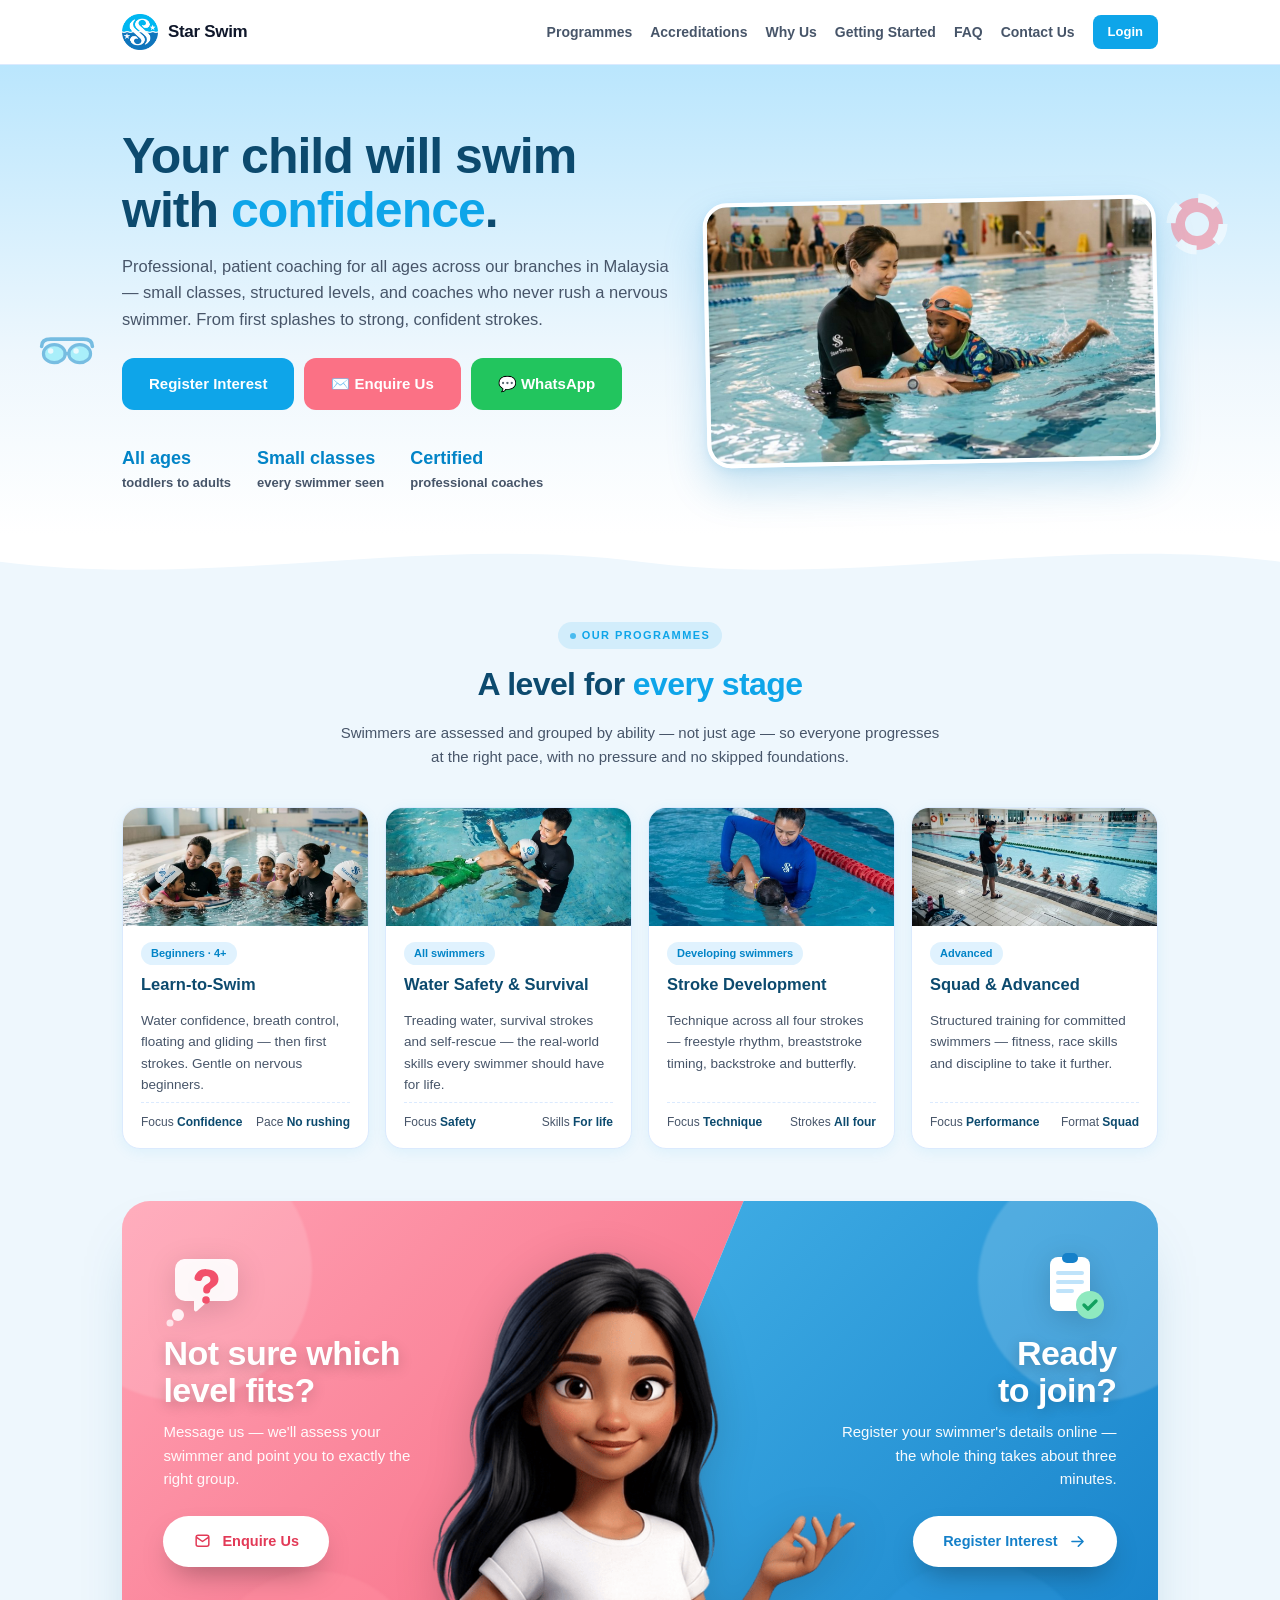
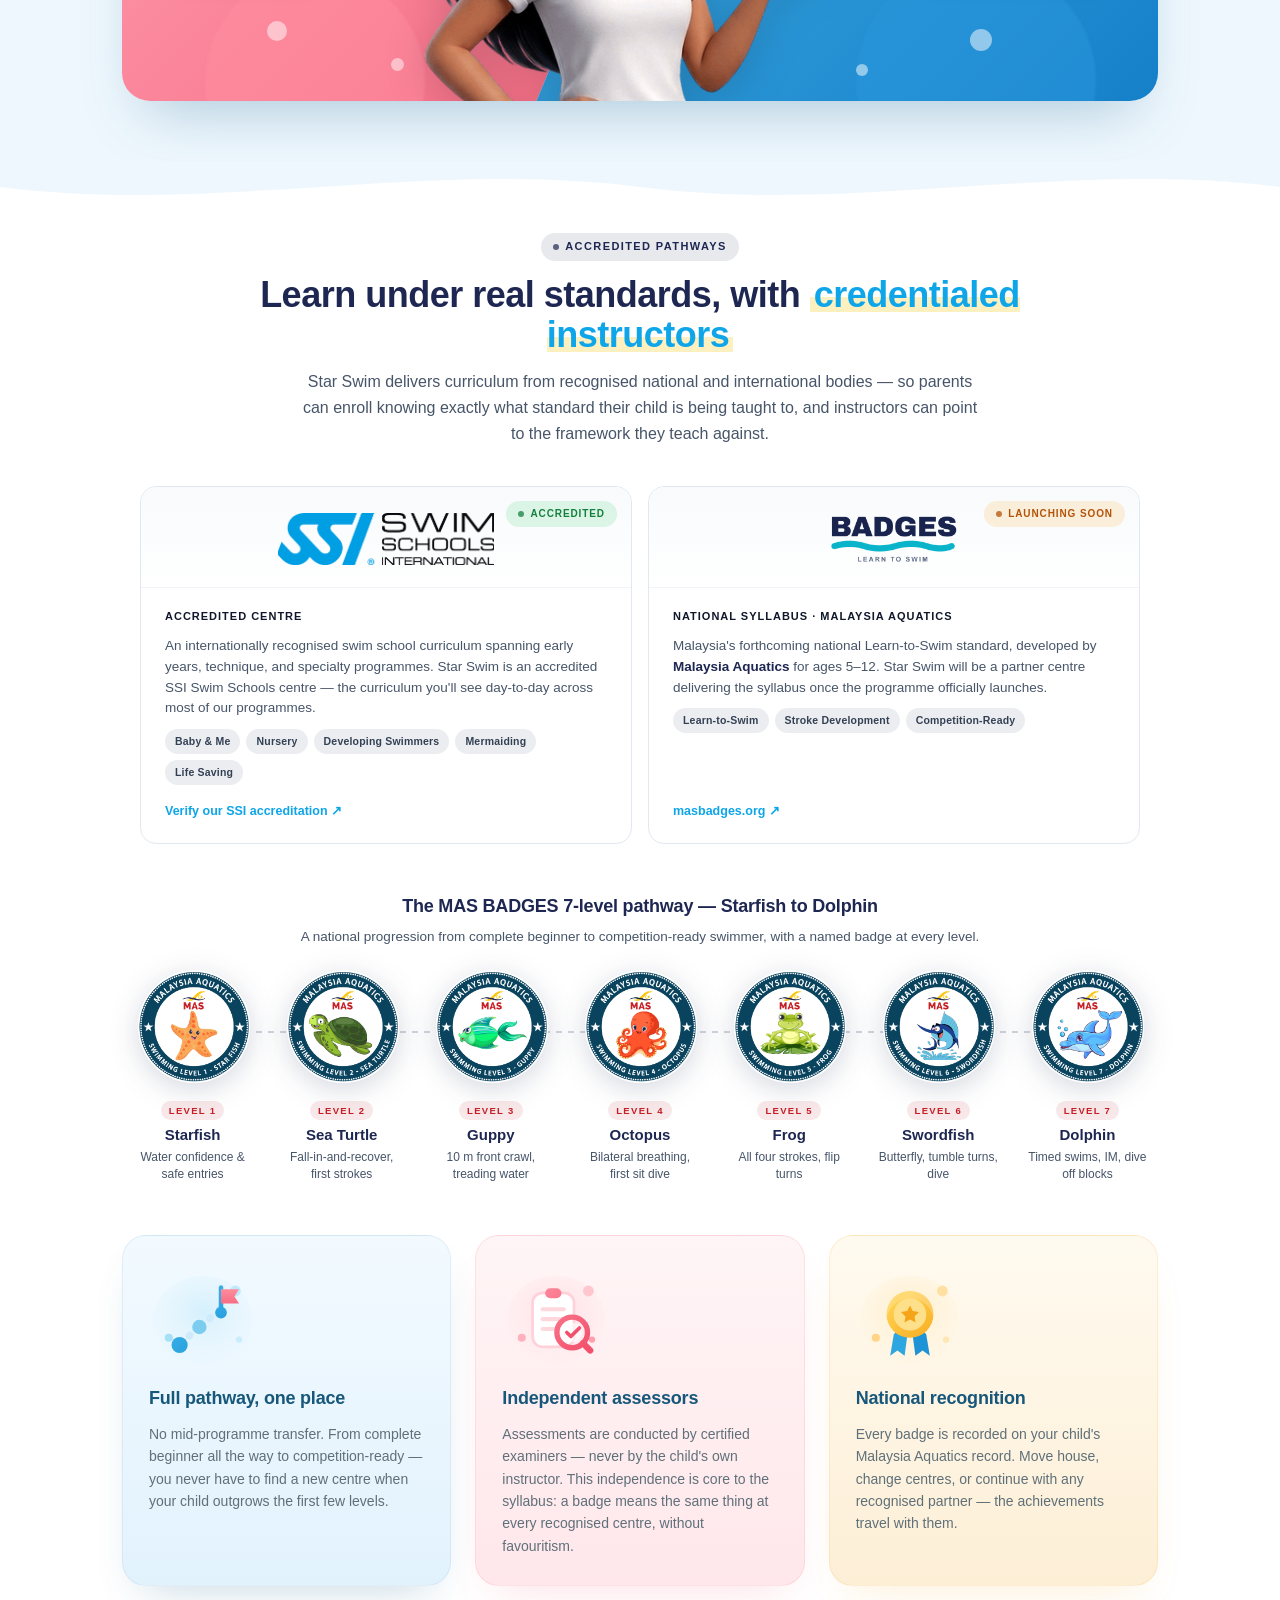
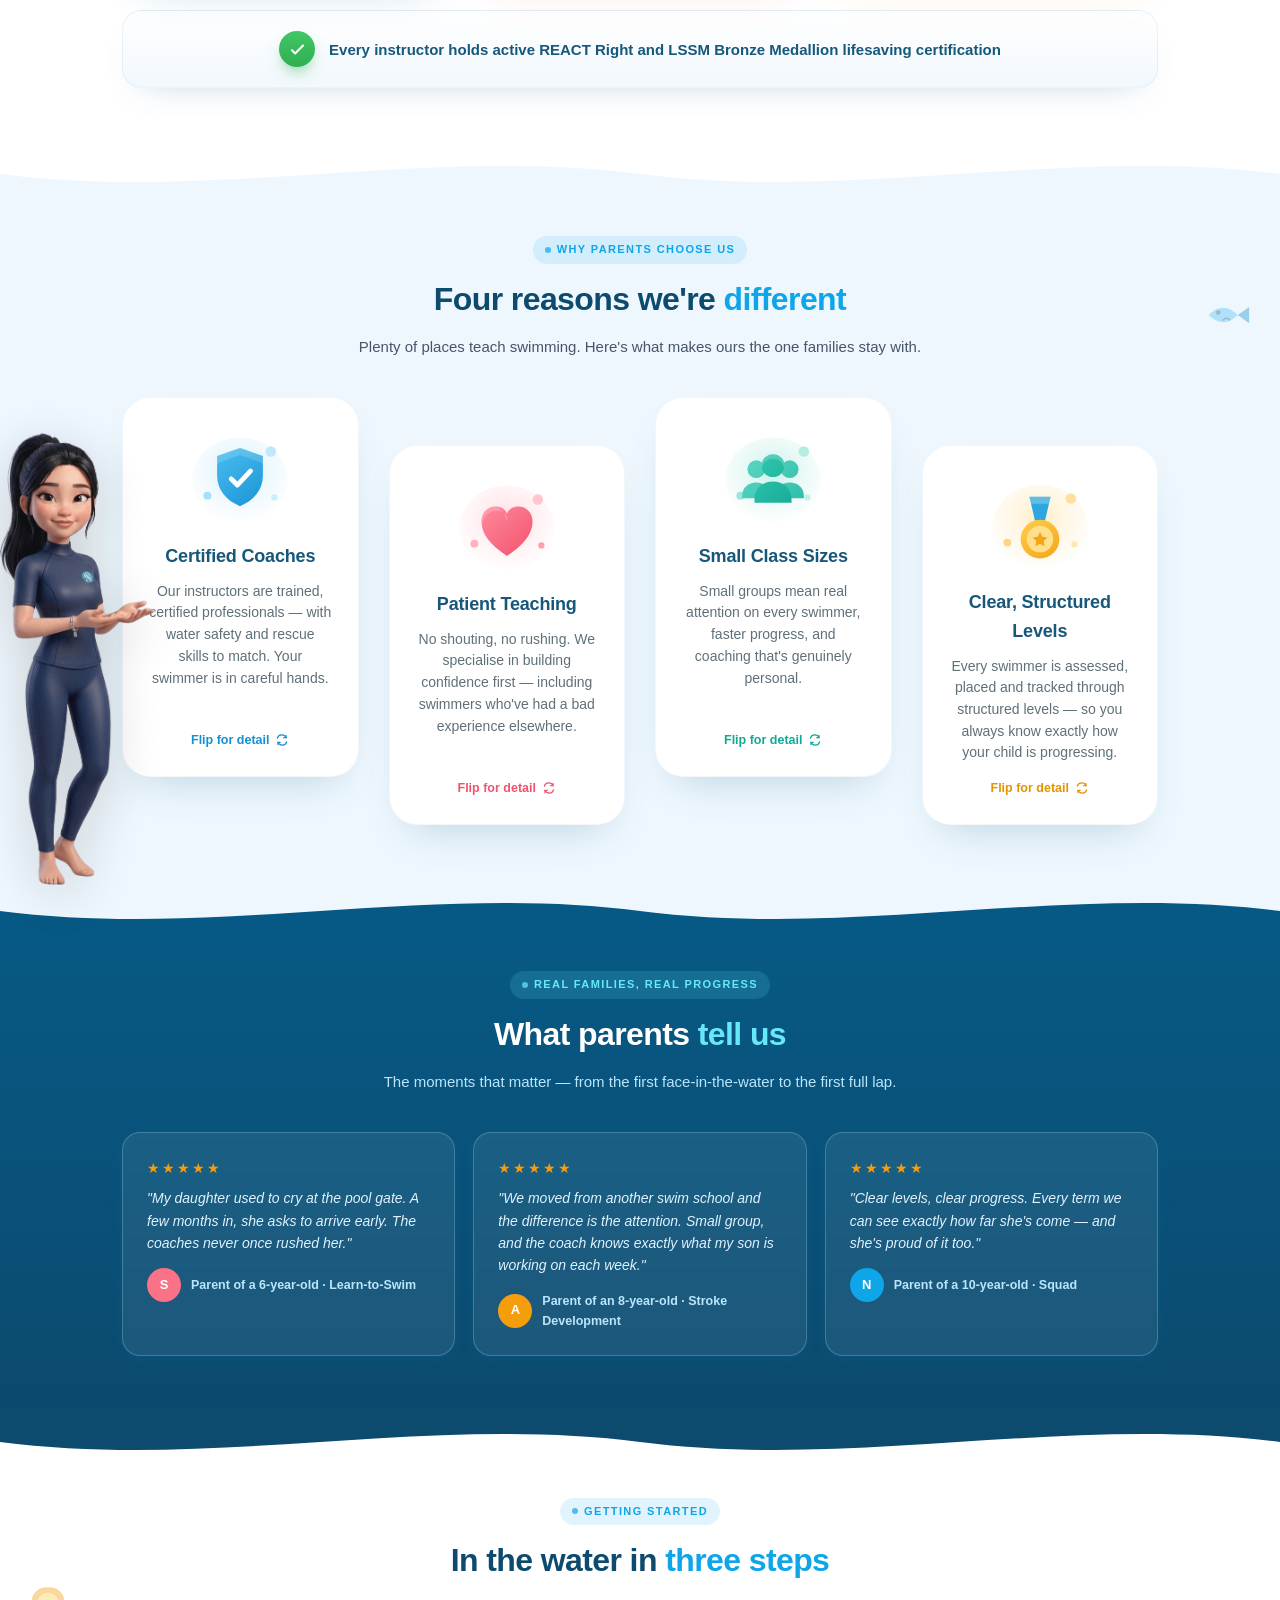
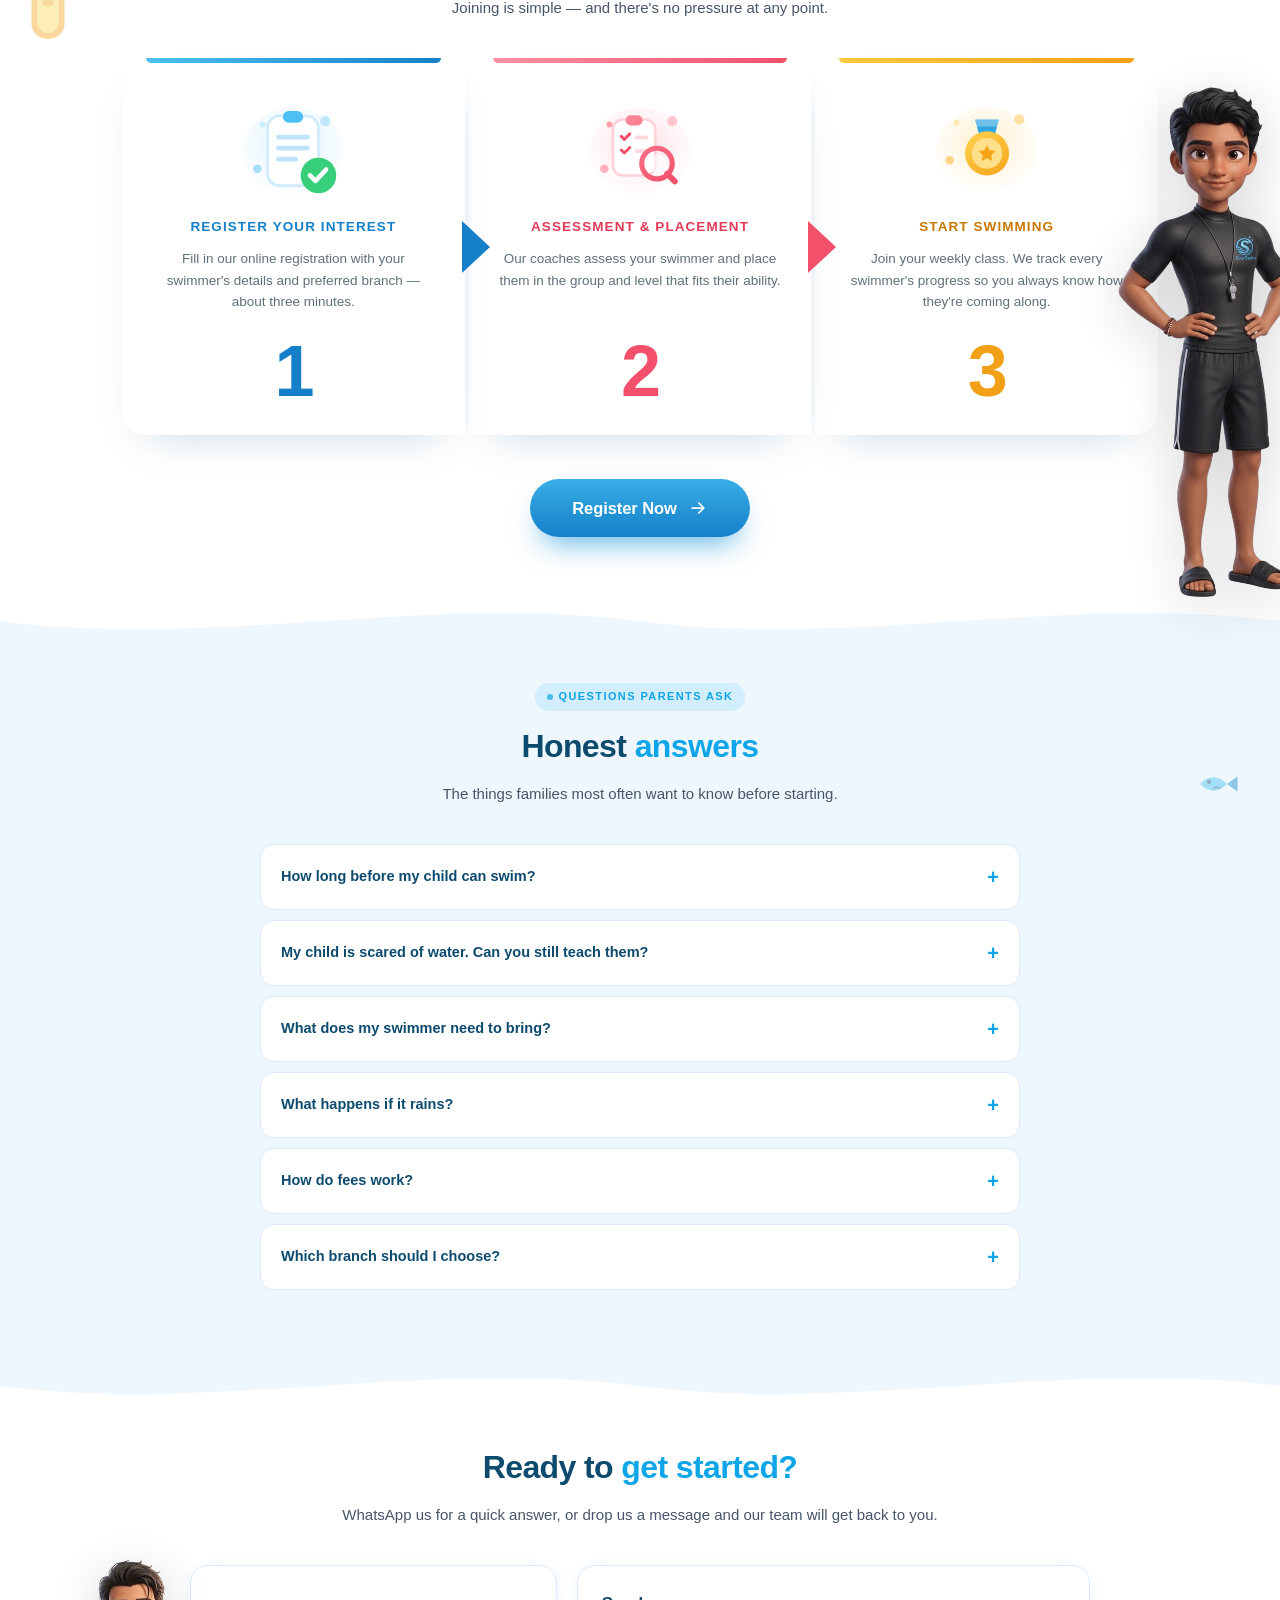
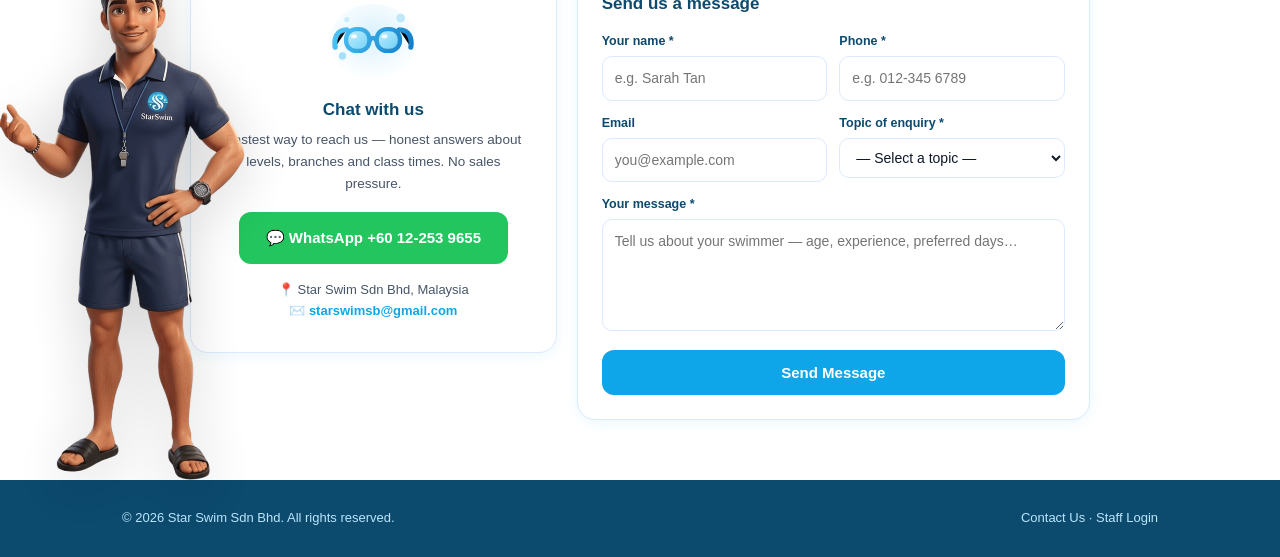
==== index.html @ 64e51b35 "Update index.html" ====
<!DOCTYPE html>
<html lang="en">
<head>
  <meta charset="UTF-8" />
  <meta name="viewport" content="width=device-width, initial-scale=1.0" />
  <title>Star Swim — Swimming Lessons in Malaysia | Kids & Adults</title>
  <meta name="description" content="Star Swim Sdn Bhd — professional swimming lessons for all ages across our branches in Malaysia. Small classes, patient certified coaches, structured levels from first splashes to squad training." />
  <link rel="icon" href="./logo.png" />
  <style>
    :root{
      --bg:#EEF7FD; --surface:#FFFFFF; --primary:#0EA5E9; --primary-dk:#0284C7;
      --navy:#0C4A6E; --deep:#075985; --text:#0F172A; --text-2:#475569; --border:#DBEAFE;
      --gold:#F59E0B; --coral:#FB7185; --aqua:#67E8F9; --foam:#E0F2FE;
    }
    *{box-sizing:border-box;margin:0;padding:0}
    html{scroll-behavior:smooth}
    body{font-family:-apple-system,BlinkMacSystemFont,'Segoe UI',Roboto,Helvetica,Arial,sans-serif;color:var(--text);background:var(--surface);line-height:1.6;overflow-x:hidden}
    a{color:inherit;text-decoration:none}
    .wrap{max-width:1080px;margin:0 auto;padding:0 22px}
    em{font-style:normal;color:var(--primary)}
    img,svg{max-width:100%;display:block}

    /* Header */
    header{position:sticky;top:0;z-index:50;background:rgba(255,255,255,.93);backdrop-filter:blur(8px);border-bottom:1px solid var(--border)}
    .hd{display:flex;align-items:center;justify-content:space-between;height:64px}
    .hd-brand{display:flex;align-items:center;gap:10px;font-weight:800;font-size:17px;letter-spacing:-.3px}
    .hd-brand img{height:36px}
    .hd-nav{display:flex;align-items:center;gap:18px;font-size:14px;font-weight:600;color:var(--text-2)}
    .hd-nav a:hover{color:var(--primary)}
    .btn{display:inline-block;padding:9px 18px;border-radius:10px;font-weight:700;font-size:14px;cursor:pointer;border:1px solid transparent;transition:.15s;text-align:center}
    .btn-solid{background:var(--primary);color:#fff}
    .btn-solid:hover{background:var(--primary-dk)}
    .btn-ghost{border-color:var(--primary);color:var(--primary);background:#fff}
    .btn-ghost:hover{background:var(--primary);color:#fff}
    .btn-wa{background:#22C55E;color:#fff}
    .btn-wa:hover{background:#16A34A}
    .btn-coral{background:var(--coral);color:#fff}
    .btn-coral:hover{background:#F43F5E}
    .btn-lg{padding:13px 26px;font-size:15px;border-radius:12px}
    @media (max-width:820px){ .hd-nav .hd-link{display:none} }

    /* Waves + floaters */
    .wave{line-height:0;position:relative;z-index:1}
    .wave svg{width:100%;height:52px}
    .floaty{position:absolute;opacity:.5;pointer-events:none;animation:bob 5.5s ease-in-out infinite}
    /* ── Section side-flanker character illustrations ─────────────────── */
    /* Anchored to the CONTENT WIDTH (1080px wrap), not the viewport edges.
       Formula: distance from centre to inner-content-edge = 540px (half wrap) - 22px (wrap padding) = 518px.
       For a slight overlap INTO the content (so characters feel layered on top of cards, not floating
       beside them), subtract an overlap amount. 40px reads as "leaning in" without covering content. */
    .side-char{position:absolute;pointer-events:none;z-index:5;width:auto;filter:drop-shadow(0 12px 28px rgba(0,0,0,.18));animation:sideCharBob 6s ease-in-out infinite}
    .side-char.left{right:calc(50% + 478px);left:auto}
    .side-char.right{left:calc(50% + 478px);right:auto}
    /* Morph variant: two poses stacked, cross-fade on hover.
       Layout: one pose has .pose-flow (defines container size via natural flow),
               the other has .pose-overlay (position:absolute) — feet aligned via inline left:.
       Visibility: .pose-rest is visible by default; .pose-excited on hover.
       Which pose is flow vs overlay depends on which is wider per character. */
    .side-char-morph{pointer-events:auto;cursor:default}
    .side-char-morph .pose{height:100%;width:auto;max-width:none;display:block;transition:opacity .4s ease}
    .side-char-morph .pose-overlay{position:absolute;bottom:0}
    .side-char-morph .pose-excited{opacity:0}
    .side-char-morph .pose-rest{opacity:1}
    .side-char-morph:hover .pose-excited{opacity:1}
    .side-char-morph:hover .pose-rest{opacity:0}
    @keyframes sideCharBob{0%,100%{transform:translateY(0)}50%{transform:translateY(-8px)}}
    /* Hide side characters on narrower screens — no room next to content once wrap is near viewport width */
    @media (max-width:1240px){.side-char{display:none}}
    @keyframes bob{0%,100%{transform:translateY(0) rotate(-4deg)}50%{transform:translateY(-14px) rotate(5deg)}}
    .bubble{position:absolute;bottom:-30px;border-radius:50%;background:radial-gradient(circle at 32% 30%,rgba(255,255,255,.95),rgba(103,232,249,.35));border:1px solid rgba(255,255,255,.7);animation:rise linear infinite;pointer-events:none}
    @keyframes rise{0%{transform:translateY(0);opacity:0}12%{opacity:.85}100%{transform:translateY(-540px);opacity:0}}

    /* Hero */
    .hero{position:relative;background:linear-gradient(180deg,#BAE6FD 0%,var(--bg) 62%,#fff 100%);padding:64px 0 0;overflow:hidden}
    .hero-grid{display:grid;grid-template-columns:1.1fr .9fr;gap:30px;align-items:center;position:relative;z-index:2}
    @media (max-width:860px){.hero-grid{grid-template-columns:1fr;text-align:center}.hero-art{max-width:520px;margin:0 auto}}
    .hero-photo{position:relative;border-radius:24px;overflow:hidden;box-shadow:0 20px 40px rgba(2,132,199,.22),0 3px 10px rgba(2,132,199,.10);border:4px solid #fff;transform:rotate(-1.2deg)}
    .hero-photo img{width:100%;height:auto;display:block}
    .hero-photo::after{content:"";position:absolute;left:-8%;right:-8%;bottom:-14px;height:22px;background:radial-gradient(ellipse at center,rgba(2,132,199,.28),transparent 70%);filter:blur(6px);z-index:-1}
    @media (max-width:860px){.hero-photo{transform:none}}
    .hero h1{font-size:clamp(30px,5vw,50px);font-weight:900;letter-spacing:-1px;line-height:1.08;color:var(--navy)}
    .hero p{max-width:560px;margin:16px 0 26px;font-size:16.5px;color:var(--text-2)}
    @media (max-width:860px){.hero p{margin:16px auto 26px}}
    .hero-ctas{display:flex;gap:10px;flex-wrap:wrap}
    @media (max-width:860px){.hero-ctas{justify-content:center}}
    .hero-strip{display:flex;gap:26px;flex-wrap:wrap;margin:34px 0 40px;font-size:13px;color:var(--text-2);font-weight:600}
    @media (max-width:860px){.hero-strip{justify-content:center}}
    .hero-strip b{color:var(--primary-dk);font-size:18px;display:block;font-weight:900}

    /* Sections */
    section{padding:60px 0;position:relative}
    .kicker{display:flex;align-items:center;gap:6px;width:fit-content;margin:0 auto 10px;font-size:11px;font-weight:800;letter-spacing:1.4px;text-transform:uppercase;padding:5px 12px;border-radius:999px;background:rgba(14,165,233,.12);color:var(--primary)}
    .kicker::before{content:"";display:inline-block;width:6px;height:6px;border-radius:50%;background:currentColor;opacity:.7}
    /* Kicker on deep-water sections (testimonials) — aqua on dark */
    .deepsec .kicker{background:rgba(103,232,249,.15);color:var(--aqua)}
    /* Left-anchored variant when a section title is left-aligned instead of centered */
    .kicker.kicker-left{margin:0 0 10px}
    .sec-title{font-size:clamp(22px,3.4vw,32px);font-weight:900;letter-spacing:-.6px;color:var(--navy);text-align:center}
    .sec-sub{max-width:600px;margin:10px auto 38px;color:var(--text-2);text-align:center;font-size:15px}
    .alt{background:var(--bg)}
    .deepsec{background:linear-gradient(180deg,var(--deep),var(--navy));color:#E0F2FE}
    .deepsec .sec-title{color:#fff}
    .deepsec .sec-sub{color:#BAE6FD}

    .grid4{display:grid;grid-template-columns:repeat(4,1fr);gap:16px}
    .grid3{display:grid;grid-template-columns:repeat(3,1fr);gap:18px}
    @media (max-width:920px){.grid4{grid-template-columns:repeat(2,1fr)}}
    @media (max-width:820px){.grid3{grid-template-columns:1fr}}
    @media (max-width:560px){.grid4{grid-template-columns:1fr}}
    .card{background:var(--surface);border:1px solid var(--border);border-radius:18px;padding:24px;box-shadow:0 3px 14px rgba(14,165,233,.08)}
    .card h3{font-size:16.5px;font-weight:800;color:var(--navy);margin-bottom:6px}
    .card p{font-size:13.5px;color:var(--text-2)}
    .why-ico{width:58px;height:58px;border-radius:16px;background:var(--foam);display:flex;align-items:center;justify-content:center;margin-bottom:14px}
    /* ── Why parents choose us — flip cards with staggered layout ── */
    .why-cards{display:grid;grid-template-columns:repeat(4,minmax(0,1fr));gap:30px;align-items:start;margin-top:8px}
    .why-cards .why-card:nth-child(2n){margin-top:48px}
    .why-card{perspective:1400px;height:380px;background:transparent;border:none;padding:0;box-shadow:none;border-radius:0;display:block}
    .why-card:hover{transform:none;box-shadow:none}
    .why-flip{position:relative;width:100%;height:100%;transition:transform .7s cubic-bezier(.4,.15,.25,1);transform-style:preserve-3d}
    @media (hover:hover){.why-card:hover .why-flip{transform:rotateY(180deg)}}
    .why-card.is-flipped .why-flip{transform:rotateY(180deg)}
    .why-face{position:absolute;inset:0;backface-visibility:hidden;-webkit-backface-visibility:hidden;border-radius:28px;padding:30px 26px 26px;display:flex;flex-direction:column}
    .why-face.front{background:#fff;box-shadow:0 20px 44px -22px rgba(31,102,148,.30);border:1px solid rgba(31,102,148,.05)}
    .why-face.back{transform:rotateY(180deg);color:#fff;box-shadow:0 24px 48px -22px rgba(20,121,189,.6);justify-content:center;text-align:left}
    .why-face.back h3,.why-face.back p,.why-face.back .stat,.why-face.back .stat-label,.why-face.back .stat-body{color:#fff}
    .why-face.back .stat{font-size:52px;font-weight:900;line-height:1;letter-spacing:-.02em}
    .why-face.back .stat-label{font-size:14px;font-weight:700;opacity:.92;margin:8px 0 16px}
    .why-face.back .stat-body{margin:0;font-size:13.5px;line-height:1.6;opacity:.94}
    .why-card.blue  .why-face.back{background:linear-gradient(160deg,#38aee6,#1479bd)}
    .why-card.coral .why-face.back{background:linear-gradient(160deg,#ff8296,#e23a57);box-shadow:0 24px 48px -22px rgba(226,58,87,.55)}
    .why-card.teal  .why-face.back{background:linear-gradient(160deg,#37cbb3,#0e8f7e);box-shadow:0 24px 48px -22px rgba(14,143,126,.55)}
    .why-card.amber .why-face.back{background:linear-gradient(160deg,#ffc33d,#e08a00);box-shadow:0 24px 48px -22px rgba(224,138,0,.5)}
    .why-card.blue  .flip-hint{color:#1590d2}
    .why-card.coral .flip-hint{color:#f2536e}
    .why-card.teal  .flip-hint{color:#12a894}
    .why-card.amber .flip-hint{color:#e39400}
    .why-face .why-svg{width:104px;height:100px;margin:0 auto 14px}
    .why-face .why-svg svg{width:100%;height:100%;display:block}
    .why-face h3{margin:0 0 10px;font-size:18px;font-weight:800;color:#16577a;letter-spacing:-.01em;text-align:center}
    .why-face p{margin:0;font-size:14px;line-height:1.55;color:#5f7079;text-align:center}
    .why-face.back .stat,.why-face.back .stat-label,.why-face.back .stat-body{text-align:left}
    .flip-hint{margin-top:auto;padding-top:14px;font-size:12.5px;font-weight:700;display:inline-flex;align-items:center;gap:6px;align-self:center}
    .flip-hint svg{width:14px;height:14px}
    @media (hover:none){
      .why-cards{gap:16px}
      .why-cards .why-card:nth-child(2n){margin-top:0}
      .why-card{height:auto}
      .why-flip{position:static;transform:none!important;height:auto}
      .why-face{position:static;height:auto}
      .why-face.back,.flip-hint{display:none}
    }
    @media (max-width:960px){
      .why-cards{grid-template-columns:repeat(2,1fr);gap:24px}
      .why-cards .why-card:nth-child(2n){margin-top:0}
    }
    @media (max-width:520px) and (hover:hover){
      .why-cards{grid-template-columns:1fr;gap:16px}
      .why-card{height:360px}
    }
    @media (max-width:520px) and (hover:none){
      .why-cards{grid-template-columns:1fr;gap:16px}
    }
    .why-ico svg{width:34px;height:34px}

    /* Programme cards */
    .prog{padding:0;overflow:hidden;display:flex;flex-direction:column;transition:transform .18s ease, box-shadow .18s ease}
    .prog:hover{transform:translateY(-4px);box-shadow:0 10px 26px rgba(14,165,233,.16)}
    .prog .ph{height:118px;position:relative;overflow:hidden}
    .prog .ph-photo img{width:100%;height:100%;object-fit:cover;display:block}
    .prog .ph svg{width:100%;height:100%}
    .prog .bd{padding:16px 18px;display:flex;flex-direction:column;gap:6px;flex:1}
    .prog .age{display:inline-block;align-self:flex-start;background:var(--foam);color:var(--primary-dk);font-size:11px;font-weight:800;border-radius:999px;padding:3px 10px}
    .prog .meta{display:flex;justify-content:space-between;font-size:12px;color:var(--text-2);border-top:1px dashed var(--border);padding-top:10px;margin-top:auto}
    .prog .meta b{color:var(--navy)}

    /* ── Join zone — end-of-Programmes dual CTA, diagonal split ────────── */
    .join-split{position:relative;overflow:hidden;display:grid;grid-template-columns:1fr 1fr;margin:52px auto 0;border-radius:28px;max-width:1120px;min-height:500px;box-shadow:0 30px 60px -25px rgba(31,102,148,.35)}
    .join-half{position:absolute;inset:0;pointer-events:none}
    .join-half.coral{background:linear-gradient(135deg,#ffa1b3,#f2506b);clip-path:polygon(0 0,60% 0,40% 100%,0 100%)}
    .join-half.blue{background:linear-gradient(135deg,#57c6f4,#1580c9);clip-path:polygon(60% 0,100% 0,100% 100%,40% 100%)}
    /* Decorative blobs + bubbles */
    .join-blob{position:absolute;border-radius:50%;pointer-events:none;filter:blur(1px)}
    .join-blob.b1{left:-70px;top:-60px;width:260px;height:260px;background:rgba(255,255,255,.14);animation:joinBlob 12s ease-in-out infinite}
    .join-blob.b2{left:8%;bottom:-90px;width:220px;height:220px;background:rgba(255,141,160,.5);animation:joinBlob 14s ease-in-out infinite reverse}
    .join-blob.b3{right:-60px;top:-40px;width:240px;height:240px;background:rgba(255,255,255,.16);animation:joinBlob 13s ease-in-out infinite}
    .join-blob.b4{right:6%;bottom:-100px;width:240px;height:240px;background:rgba(43,150,220,.5);animation:joinBlob 15s ease-in-out infinite reverse}
    .join-bubble{position:absolute;border-radius:50%;background:rgba(255,255,255,.5);pointer-events:none;animation:joinBubble 6s ease-in infinite}
    .join-bubble.u1{left:14%;bottom:12%;width:20px;height:20px}
    .join-bubble.u2{left:26%;bottom:6%;width:13px;height:13px;animation-duration:7.5s;animation-delay:1s}
    .join-bubble.u3{right:16%;bottom:10%;width:22px;height:22px;animation-duration:6.8s;animation-delay:.6s}
    .join-bubble.u4{right:28%;bottom:5%;width:12px;height:12px;animation-duration:8s;animation-delay:1.8s}
    @keyframes joinBlob{0%,100%{transform:translate(0,0) scale(1)}50%{transform:translate(20px,-14px) scale(1.06)}}
    @keyframes joinBubble{0%{transform:translateY(0);opacity:.6}100%{transform:translateY(-360px);opacity:0}}
    /* Small floating corner icons (decorative, replace the large SVG illustrations) */
    .join-icon{position:absolute;z-index:3;width:82px;height:82px;pointer-events:none;filter:drop-shadow(0 6px 14px rgba(0,0,0,.14));animation:joinIconFloat 4s ease-in-out infinite}
    .join-icon svg{width:100%;height:100%;display:block}
    .join-icon.left{top:44px;left:44px}
    .join-icon.right{top:44px;right:44px;animation-delay:.6s}
    @keyframes joinIconFloat{0%,100%{transform:translateY(0)}50%{transform:translateY(-8px)}}
    /* Character image — centered, standing over the diagonal seam */
    .join-character{position:absolute;left:50%;top:10%;transform:translateX(-50%);height:200%;width:auto;z-index:4;pointer-events:none;filter:drop-shadow(0 8px 22px rgba(0,0,0,.16))}
    /* Content zones — pushed to the sides so the character has centre stage */
    .join-zone{position:relative;z-index:2;display:flex;flex-direction:column;justify-content:center;padding:60px 8%}
    .join-zone.left{align-items:flex-start;text-align:left;padding-right:30%}
    .join-zone.right{align-items:flex-end;text-align:right;padding-left:30%}
    .join-zone h3{margin:0 0 12px;font-size:clamp(26px,3.4vw,34px);font-weight:900;color:#fff;line-height:1.08;letter-spacing:-.015em;text-shadow:0 4px 14px rgba(0,0,0,.22)}
    .join-zone p{margin:0 0 26px;font-size:15px;line-height:1.55;color:#fff;opacity:.96;max-width:280px}
    .join-cta{border:none;cursor:pointer;font-family:inherit;font-size:14.5px;font-weight:800;padding:14px 30px;border-radius:999px;background:#fff;box-shadow:0 14px 30px -10px rgba(0,0,0,.35);display:inline-flex;align-items:center;gap:10px;text-decoration:none;transition:transform .18s ease,box-shadow .18s ease}
    .join-cta:hover{transform:translateY(-2px);box-shadow:0 20px 40px -10px rgba(0,0,0,.4)}
    .join-cta.coral{color:#e23a57}
    .join-cta.coral svg *{stroke:#e23a57}
    .join-cta.blue{color:#1580c9}
    .join-cta.blue svg *{stroke:#1580c9}
    /* Mobile: stack vertically, hide character (design collapses gracefully) */
    @media (max-width:820px){
      .join-split{grid-template-columns:1fr;min-height:auto;border-radius:22px}
      .join-half{position:relative;clip-path:none;inset:auto;min-height:340px}
      .join-half.coral{grid-row:1}
      .join-half.blue{grid-row:2}
      .join-zone{position:absolute;inset:0;padding:44px 24px 44px 24px}
      .join-zone.left{align-items:center;text-align:center;padding-right:24px}
      .join-zone.right{align-items:center;text-align:right;padding-left:24px;align-items:center;text-align:center}
      .join-zone p{max-width:100%}
      .join-character{display:none}
      .join-icon{width:56px;height:56px}
      .join-icon.left{top:20px;left:20px}
      .join-icon.right{top:20px;right:20px}
    }
    /* ── MAS BADGES pathway — dedicated section between Programmes & Testimonials ── */
    .mas-section{background:#fff;padding:20px 0 60px}
    .mas-hero{text-align:center;max-width:820px;margin:0 auto 40px}
    .mas-kicker{display:flex;align-items:center;gap:6px;width:fit-content;margin:0 auto 14px;font-size:11px;text-transform:uppercase;letter-spacing:1.4px;font-weight:800;padding:5px 12px;border-radius:999px;background:rgba(30,39,82,.10);color:#1E2752}
    .mas-kicker::before{content:"";display:inline-block;width:6px;height:6px;border-radius:50%;background:currentColor;opacity:.7}
    .mas-title{font-size:clamp(26px,3.8vw,36px);font-weight:900;color:#1E2752;letter-spacing:-.5px;line-height:1.12;margin-bottom:14px}
    .mas-title em{font-style:normal;background:linear-gradient(180deg,transparent 55%,#F9C61044 55%,#F9C61044 92%,transparent 92%);padding:0 4px}
    .mas-sub{font-size:16px;color:var(--text-2);line-height:1.6;max-width:680px;margin:0 auto}
    .mas-sub strong{color:#1E2752}

    /* Two-column accreditation brands (SSI + MAS BADGES) */
    .accr-grid{display:grid;grid-template-columns:1fr 1fr;gap:16px;max-width:1000px;margin:0 auto 48px}
    .accr{background:#fff;border:1.5px solid #E2E8F0;border-radius:16px;padding:0;position:relative;transition:.18s ease;display:flex;flex-direction:column;overflow:hidden}
    .accr:hover{border-color:#CBD5E1;box-shadow:0 6px 20px rgba(15,23,42,.06)}
    .accr-badge{display:inline-flex;align-items:center;gap:6px;position:absolute;top:14px;right:14px;font-size:10px;font-weight:800;letter-spacing:.9px;padding:5px 12px;border-radius:999px;text-transform:uppercase;z-index:2}
    .accr-badge::before{content:"";display:inline-block;width:6px;height:6px;border-radius:50%;background:currentColor;opacity:.75}
    .accr-badge.now{background:rgba(34,197,94,.14);color:#15803D}
    .accr-badge.soon{background:rgba(245,158,11,.14);color:#B45309}
    /* Horizontal logo band across the top — transparent, respectful spacing */
    .accr-logo-band{display:flex;align-items:center;justify-content:center;padding:26px 24px 22px;background:linear-gradient(180deg,#F8FAFC 0%,#fff 100%);border-bottom:1px solid #F1F5F9;min-height:96px}
    .accr-logo-band img{max-width:100%;max-height:52px;width:auto;height:auto;object-fit:contain}
    /* Body content */
    .accr-body{padding:20px 24px 22px;display:flex;flex-direction:column;gap:10px;flex:1}
    .accr-role{font-size:11px;font-weight:800;color:var(--text-3);text-transform:uppercase;letter-spacing:1px}
    .accr-desc{font-size:13.5px;color:var(--text-2);line-height:1.55;margin:0}
    .accr-desc strong{color:#1E2752}
    .accr-tags{display:flex;flex-wrap:wrap;gap:6px}
    .accr-tag{font-size:10.5px;font-weight:700;padding:4px 10px;border-radius:999px;background:rgba(71,85,105,.10);color:#334155;letter-spacing:.2px}
    .accr-verify{font-size:12.5px;font-weight:700;color:#0EA5E9;text-decoration:none;margin-top:auto;padding-top:6px;display:inline-flex;align-items:center;gap:4px}
    .accr-verify:hover{text-decoration:underline}

    /* 7-badge showcase */
    .mas-badges-heading{text-align:center;margin:20px auto 22px;max-width:720px}
    .mas-badges-heading h3{font-size:18px;font-weight:800;color:#1E2752;margin:0 0 6px;letter-spacing:-.2px}
    .mas-badges-heading p{font-size:13.5px;color:var(--text-2);margin:0;line-height:1.5}
    .mas-badges{display:grid;grid-template-columns:repeat(7,1fr);gap:18px 8px;max-width:1080px;margin:0 auto;position:relative}
    .mas-badges::before{content:"";position:absolute;top:62px;left:6%;right:6%;height:2px;background:repeating-linear-gradient(90deg,#1E275233 0 6px,transparent 6px 12px);z-index:0}
    .mas-step{position:relative;z-index:1;display:flex;flex-direction:column;align-items:center;text-align:center;gap:6px;transition:transform .2s ease}
    .mas-step:hover{transform:translateY(-4px)}
    .mas-badge-img{width:120px;height:120px;object-fit:contain;filter:drop-shadow(0 6px 14px rgba(30,39,82,.18));transition:filter .2s ease}
    .mas-step:hover .mas-badge-img{filter:drop-shadow(0 10px 20px rgba(30,39,82,.28))}
    .mas-num{display:inline-block;font-size:9.5px;font-weight:800;color:#C62026;letter-spacing:1.3px;padding:2px 8px;border-radius:999px;background:rgba(198,32,38,.10);margin-top:6px}
    .mas-name{font-size:15px;font-weight:900;color:#1E2752;line-height:1.15}
    .mas-hint{font-size:12px;color:var(--text-2);line-height:1.4;padding:0 4px;max-width:130px}
    /* value cards — soft-tinted gradient per theme colour, richer SVG icons */
    .mas-values{display:grid;grid-template-columns:repeat(3,1fr);gap:24px;max-width:1120px;margin:52px auto 0}
    .mas-value{border-radius:24px;padding:32px 26px 28px;text-align:left;transition:transform .18s ease,box-shadow .18s ease;border:1px solid rgba(31,102,148,.08)}
    .mas-value:hover{transform:translateY(-4px);box-shadow:0 30px 54px -22px rgba(31,102,148,.34)}
    .mas-value.v-blue {background:linear-gradient(180deg,#f2faff,#e2f2fd);box-shadow:0 20px 44px -22px rgba(31,102,148,.30)}
    .mas-value.v-coral{background:linear-gradient(180deg,#fff5f6,#ffe7eb);box-shadow:0 20px 44px -22px rgba(242,83,110,.22);border-color:rgba(242,83,110,.12)}
    .mas-value.v-amber{background:linear-gradient(180deg,#fffaf0,#fdefd6);box-shadow:0 20px 44px -22px rgba(245,164,23,.22);border-color:rgba(245,164,23,.14)}
    .mas-value .vi{width:108px;height:100px;margin-bottom:16px;padding:0;background:transparent;border-radius:0;display:block}
    .mas-value .vi svg{width:100%;height:100%;display:block}
    .mas-value h4{font-size:18px;color:#16577a;font-weight:800;margin:0 0 10px;letter-spacing:-.2px}
    .mas-value p{font-size:14px;color:#5f7079;line-height:1.6;margin:0}
    /* trust banner — soft gradient card with a green check bubble */
    .mas-trust{display:flex;align-items:center;justify-content:center;gap:14px;flex-wrap:nowrap;max-width:1120px;margin:24px auto 0;padding:20px 28px;background:linear-gradient(180deg,#fff,#f2f8fd);border:1px solid rgba(31,102,148,.08);border-radius:20px;box-shadow:0 14px 34px -22px rgba(31,102,148,.35);font-size:14px;color:var(--text-2);font-weight:600}
    .mas-trust .check{flex:none;width:36px;height:36px;border-radius:50%;background:linear-gradient(180deg,#42c765,#2fae52);display:flex;align-items:center;justify-content:center;box-shadow:0 8px 16px -6px rgba(47,174,82,.7)}
    .mas-trust .check svg{width:19px;height:19px}
    .mas-trust .rec{color:#16577a;font-weight:800;font-size:15px;text-align:center;line-height:1.4;padding:0}
    .mas-trust .rec::before{content:none}
    /* responsive */
    @media (max-width:1080px){.mas-badge-img{width:100px;height:100px}.mas-badges::before{top:52px}}
    @media (max-width:900px){
      .mas-badges{grid-template-columns:repeat(4,1fr);gap:26px 8px}
      .mas-badges::before{display:none}
      .mas-values{grid-template-columns:1fr}
      .accr-grid{grid-template-columns:1fr}
    }
    @media (max-width:520px){
      .mas-badges{grid-template-columns:repeat(2,1fr);gap:24px 8px}
      .mas-badge-img{width:96px;height:96px}
      .mas-trust{flex-direction:column;gap:10px;text-align:center}
    }
      .mas-badge{width:60px;height:60px}
      .mas-badge svg{width:32px;height:32px}
    }
    @media (max-width:680px){.choice{grid-template-columns:1fr}}
    .choice .card{text-align:center;padding:30px 24px}
    .choice .ico{font-size:30px;margin-bottom:8px}

    /* Steps */
    /* ── Getting Started — chevron-connected 3-step timeline ──────────── */
    .steps{display:flex;align-items:stretch;max-width:1120px;margin:0 auto;position:relative}
    .step{position:relative;flex:1;background:#fff;padding:34px 30px 28px;box-shadow:0 20px 44px -26px rgba(31,102,148,.32);display:flex;flex-direction:column;align-items:center;text-align:center;border:none}
    .step::before{display:none}
    .step:nth-child(1){border-radius:22px 0 0 22px;z-index:3}
    .step:nth-child(2){margin-left:4px;z-index:2}
    .step:nth-child(3){border-radius:0 22px 22px 0;margin-left:4px;z-index:1}
    /* Top thin coloured accent bar */
    .step-bar{position:absolute;top:0;left:24px;right:24px;height:5px;border-radius:0 0 5px 5px}
    .step-blue  .step-bar{background:linear-gradient(90deg,#4cc0f2,#1580c9)}
    .step-coral .step-bar{background:linear-gradient(90deg,#ff90a1,#f2506b)}
    .step-amber .step-bar{background:linear-gradient(90deg,#ffc93d,#f2a017)}
    /* Illustration icon */
    .step-ic{width:112px;height:104px;margin:6px 0 14px;flex-shrink:0}
    .step-ic svg{width:100%;height:100%;display:block}
    /* Heading — uppercase small caps in theme colour */
    .step h3{margin:0 0 10px;font-size:13.5px;font-weight:800;letter-spacing:.08em;text-transform:uppercase;color:#1580c9}
    .step-blue  h3{color:#1580c9}
    .step-coral h3{color:#e23a57}
    .step-amber h3{color:#c77800}
    /* Body copy */
    .step p{margin:0 0 22px;font-size:13.5px;line-height:1.6;color:#5f7079}
    /* Big number at bottom */
    .step-num{margin-top:auto;font-size:72px;font-weight:900;line-height:1;letter-spacing:-.03em}
    .step-blue  .step-num{color:#1580c9}
    .step-coral .step-num{color:#f2506b}
    .step-amber .step-num{color:#f2a017}
    /* Chevron arrow protruding to next step (steps 1 and 2 only) */
    .step-arrow{position:absolute;right:-25px;top:50%;transform:translateY(-50%);width:0;height:0;border-top:26px solid transparent;border-bottom:26px solid transparent;z-index:4;pointer-events:none}
    .step-blue  .step-arrow{border-left:28px solid #1580c9}
    .step-coral .step-arrow{border-left:28px solid #f2506b}
    /* CTA button below the timeline */
    .step-cta-wrap{text-align:center;margin-top:44px}
    .step-cta{border:none;cursor:pointer;font-family:inherit;font-size:16.5px;font-weight:800;color:#fff;padding:16px 42px;border-radius:999px;background:linear-gradient(180deg,#38aee6,#1580c9);box-shadow:0 16px 30px -12px rgba(24,147,212,.75);display:inline-flex;align-items:center;gap:11px;text-decoration:none;transition:transform .18s ease,box-shadow .18s ease;letter-spacing:-.005em}
    .step-cta:hover{transform:translateY(-2px);box-shadow:0 22px 40px -12px rgba(24,147,212,.9)}
    /* Mobile: stack vertically, no chevron arrows, individual rounded cards */
    @media (max-width:820px){
      .steps{flex-direction:column;gap:16px}
      .step{border-radius:22px !important;margin-left:0 !important}
      .step-arrow{display:none}
    }

    /* Testimonials (on deep water) */
    .deepsec .card{background:rgba(255,255,255,.07);border-color:rgba(186,230,253,.25);backdrop-filter:blur(2px)}
    .deepsec .card p{color:#E0F2FE}
    .quote .stars{color:var(--gold);letter-spacing:2px;font-size:14px;margin-bottom:8px}
    .quote p{font-size:14px;font-style:italic}
    .quote .who{margin-top:14px;font-size:12.5px;font-weight:700;color:#BAE6FD;display:flex;align-items:center;gap:10px}
    .avatar{width:34px;height:34px;border-radius:50%;display:flex;align-items:center;justify-content:center;font-weight:900;font-size:13px;color:#fff;flex-shrink:0}

    /* FAQ */
    .faq{max-width:760px;margin:0 auto}
    .faq details{background:#fff;border:1px solid var(--border);border-radius:14px;padding:16px 20px;margin-bottom:10px}
    .faq summary{font-weight:700;font-size:14.5px;color:var(--navy);cursor:pointer;list-style:none;display:flex;justify-content:space-between;align-items:center;gap:12px}
    .faq summary::-webkit-details-marker{display:none}
    .faq summary::after{content:'+';font-size:20px;color:var(--primary);font-weight:800;flex-shrink:0}
    .faq details[open] summary::after{content:'–'}
    .faq details p{margin-top:10px;font-size:13.5px;color:var(--text-2)}

    /* Contact */
    .contact-grid{display:grid;grid-template-columns:1fr 1.4fr;gap:20px;max-width:900px;margin:0 auto;align-items:start}
    @media (max-width:780px){.contact-grid{grid-template-columns:1fr}}
    .contact-side{text-align:center;padding:30px 26px}
    .contact-note{margin-top:16px;font-size:13px;color:var(--text-2)}
    /* ── Promotions (scheduled marketing banners) ── */
    .promo-bar{padding:11px 22px;font-size:13.5px;font-weight:600;display:flex;align-items:center;gap:14px;color:#fff}
    .promo-bar-text{flex:1;text-align:center;line-height:1.4}
    .promo-bar-cta{background:rgba(255,255,255,.22);color:#fff;text-decoration:none;padding:5px 14px;border-radius:999px;font-size:12.5px;font-weight:800;white-space:nowrap;transition:.15s}
    .promo-bar-cta:hover{background:rgba(255,255,255,.35)}
    .promo-bar-close{background:transparent;border:none;color:rgba(255,255,255,.8);font-size:18px;cursor:pointer;padding:0 6px;line-height:1}
    .promo-bar-close:hover{color:#fff}
    @media (max-width:640px){.promo-bar{padding:10px 14px;flex-wrap:wrap;gap:8px;font-size:12.5px}.promo-bar-text{text-align:left;flex-basis:100%;order:1}.promo-bar-cta{order:2;margin-right:auto}}
    .promo-hero{padding:36px 0}
    .promo-card{background:#fff;border-radius:20px;padding:34px 36px;box-shadow:0 10px 36px rgba(14,165,233,.14);position:relative;overflow:hidden;max-width:800px;margin:0 auto}
    .promo-card::before{content:"";position:absolute;top:0;left:0;right:0;height:6px}
    .promo-badge{display:inline-flex;align-items:center;gap:6px;font-size:11px;font-weight:800;padding:5px 12px;border-radius:999px;letter-spacing:1.4px;text-transform:uppercase;margin-bottom:14px}
    .promo-badge::before{content:"";display:inline-block;width:6px;height:6px;border-radius:50%;background:currentColor;opacity:.7}
    .promo-title{font-size:clamp(22px,3.6vw,32px);font-weight:900;color:var(--navy);letter-spacing:-.4px;line-height:1.15;margin-bottom:8px}
    .promo-subtitle{font-size:16px;font-weight:600;color:var(--text-2);margin-bottom:16px}
    .promo-body{font-size:14.5px;color:var(--text-2);white-space:pre-wrap;line-height:1.65;margin-bottom:22px}
    .promo-cta{display:inline-flex;align-items:center;gap:8px;background:#22C55E;color:#fff;text-decoration:none;padding:13px 26px;border-radius:12px;font-weight:700;font-size:15px;transition:.15s}
    .promo-cta:hover{background:#16A34A;transform:translateY(-1px)}
    /* Solid-fill color helpers used by the top-of-page BAR (kept solid + white text) */
    .promo-color-primary{background:var(--primary);color:#fff}
    .promo-color-coral{background:#FB7185;color:#fff}
    .promo-color-green{background:#22C55E;color:#fff}
    .promo-color-navy{background:var(--navy);color:#fff}
    /* Soft-tinted variants when applied to the .promo-badge (LIMITED TIME on hero card) */
    .promo-badge.promo-color-primary{background:rgba(14,165,233,.14);color:var(--primary)}
    .promo-badge.promo-color-coral{background:rgba(251,113,133,.16);color:#B4243D}
    .promo-badge.promo-color-green{background:rgba(34,197,94,.14);color:#15803D}
    .promo-badge.promo-color-navy{background:rgba(30,39,82,.12);color:#1E2752}
    .f-row{display:grid;grid-template-columns:1fr 1fr;gap:12px}
    @media (max-width:560px){.f-row{grid-template-columns:1fr}}
    .f-field{margin-bottom:12px}
    .f-field label{display:block;font-size:12.5px;font-weight:700;color:var(--navy);margin-bottom:5px}
    .f-field input,.f-field select,.f-field textarea{width:100%;padding:10px 12px;border:1px solid var(--border);border-radius:10px;font:inherit;font-size:14px;color:var(--text);background:#fff}
    .f-field input:focus,.f-field select:focus,.f-field textarea:focus{outline:2px solid var(--primary);outline-offset:-1px;border-color:var(--primary)}
    .f-field textarea{resize:vertical}

    footer{background:var(--navy);color:#BAE6FD;padding:28px 0;font-size:13px}
    .ft{display:flex;justify-content:space-between;align-items:center;gap:12px;flex-wrap:wrap}
    .ft a:hover{color:#fff}
  </style>
</head>
<body>
<!-- Promo top bar (populated at runtime; hidden if no live promo) -->
<div id="promoBar" style="display:none"></div>

<!-- Shared SVG defs: swim equipment + waves -->
<svg width="0" height="0" style="position:absolute" aria-hidden="true">
  <defs>
    <symbol id="i-goggles" viewBox="0 0 64 40">
      <path d="M4 16 Q4 8 14 8 H50 Q60 8 60 16" fill="none" stroke="#0284C7" stroke-width="4" stroke-linecap="round"/>
      <ellipse cx="18" cy="24" rx="12" ry="10" fill="#67E8F9" stroke="#0284C7" stroke-width="3.5"/>
      <ellipse cx="46" cy="24" rx="12" ry="10" fill="#67E8F9" stroke="#0284C7" stroke-width="3.5"/>
      <path d="M30 24 h4" stroke="#0284C7" stroke-width="3.5" stroke-linecap="round"/>
      <circle cx="14" cy="21" r="3" fill="#fff" opacity=".85"/>
      <circle cx="42" cy="21" r="3" fill="#fff" opacity=".85"/>
    </symbol>
    <symbol id="i-ring" viewBox="0 0 64 64">
      <circle cx="32" cy="32" r="26" fill="#FB7185"/>
      <circle cx="32" cy="32" r="26" fill="none" stroke="#fff" stroke-width="9" stroke-dasharray="20 21"/>
      <circle cx="32" cy="32" r="12" fill="#EEF7FD"/>
    </symbol>
    <symbol id="i-board" viewBox="0 0 48 64">
      <rect x="6" y="4" width="36" height="56" rx="16" fill="#F59E0B"/>
      <rect x="12" y="10" width="24" height="44" rx="12" fill="#FCD34D"/>
      <rect x="18" y="18" width="12" height="6" rx="3" fill="#F59E0B"/>
    </symbol>
    <symbol id="i-fish" viewBox="0 0 64 40">
      <path d="M8 20 Q26 2 44 20 Q26 38 8 20 Z" fill="#38BDF8"/>
      <path d="M44 20 L58 10 V30 Z" fill="#0284C7"/>
      <circle cx="20" cy="17" r="3" fill="#0C4A6E"/>
      <path d="M26 26 Q30 22 34 26" stroke="#0C4A6E" stroke-width="2" fill="none" stroke-linecap="round"/>
    </symbol>
    <symbol id="i-medal" viewBox="0 0 48 64">
      <path d="M14 2 h20 l-6 20 h-8 Z" fill="#0EA5E9"/>
      <circle cx="24" cy="40" r="18" fill="#F59E0B"/>
      <circle cx="24" cy="40" r="12" fill="#FCD34D"/>
      <path d="M24 32 l3 6 6 .8-4.4 4.3 1 6.4L24 46.4 18.4 49.5l1-6.4L15 38.8l6-.8Z" fill="#F59E0B"/>
    </symbol>
    <symbol id="i-shield" viewBox="0 0 56 64">
      <path d="M28 2 L52 12 V32 Q52 52 28 62 Q4 52 4 32 V12 Z" fill="#0EA5E9"/>
      <path d="M28 8 L46 16 V32 Q46 47 28 55 Q10 47 10 32 V16 Z" fill="#E0F2FE"/>
      <path d="M18 32 l7 7 13-14" stroke="#0284C7" stroke-width="5" fill="none" stroke-linecap="round" stroke-linejoin="round"/>
    </symbol>
    <symbol id="i-heart" viewBox="0 0 64 56">
      <path d="M32 52 C6 34 2 18 12 10 C20 4 28 8 32 15 C36 8 44 4 52 10 C62 18 58 34 32 52 Z" fill="#FB7185"/>
      <path d="M20 20 Q26 14 32 20" stroke="#fff" stroke-width="4" fill="none" stroke-linecap="round" opacity=".8"/>
    </symbol>
    <symbol id="i-group" viewBox="0 0 72 48">
      <circle cx="18" cy="14" r="9" fill="#0EA5E9"/><path d="M4 46 Q4 28 18 28 Q32 28 32 46 Z" fill="#0EA5E9"/>
      <circle cx="54" cy="14" r="9" fill="#38BDF8"/><path d="M40 46 Q40 28 54 28 Q68 28 68 46 Z" fill="#38BDF8"/>
      <circle cx="36" cy="18" r="10" fill="#0284C7"/><path d="M20 48 Q20 30 36 30 Q52 30 52 48 Z" fill="#0284C7"/>
    </symbol>
    <symbol id="i-pin" viewBox="0 0 48 64">
      <path d="M24 2 C12 2 4 11 4 22 C4 38 24 62 24 62 C24 62 44 38 44 22 C44 11 36 2 24 2 Z" fill="#0EA5E9"/>
      <circle cx="24" cy="22" r="9" fill="#E0F2FE"/>
      <path d="M20 22 q4 -5 8 0 q-4 5 -8 0" fill="#0284C7"/>
    </symbol>
  </defs>
</svg>

<header>
  <div class="wrap hd">
    <a class="hd-brand" href="#top"><img src="./logo.png" alt="Star Swim logo" /> Star Swim</a>
    <nav class="hd-nav">
      <a class="hd-link" href="#programmes">Programmes</a>
      <a class="hd-link" href="#pathways">Accreditations</a>
      <a class="hd-link" href="#why">Why Us</a>
      <a class="hd-link" href="#how">Getting Started</a>
      <a class="hd-link" href="#faq">FAQ</a>
      <a class="hd-link" href="#contact">Contact Us</a>
      <a id="loginLink" class="btn btn-solid" href="./app.html" title="Staff login" style="padding:6px 14px;font-size:13px;border-radius:8px">Login</a>
    </nav>
  </div>
</header>

<main id="top">

  <!-- Hero -->
  <div class="hero">
    <span class="bubble" style="left:6%;width:14px;height:14px;animation-duration:9s"></span>
    <span class="bubble" style="left:16%;width:9px;height:9px;animation-duration:12s;animation-delay:2s"></span>
    <span class="bubble" style="left:44%;width:12px;height:12px;animation-duration:10s;animation-delay:4s"></span>
    <span class="bubble" style="left:70%;width:8px;height:8px;animation-duration:13s;animation-delay:1s"></span>
    <span class="bubble" style="left:88%;width:15px;height:15px;animation-duration:8s;animation-delay:3s"></span>
    <svg class="floaty" style="top:84px;right:4%;width:64px" aria-hidden="true"><use href="#i-ring"/></svg>
    <svg class="floaty" style="top:210px;left:3%;width:58px;animation-delay:1.4s" aria-hidden="true"><use href="#i-goggles"/></svg>
    <div class="wrap">
      <div class="hero-grid">
        <div>
          <h1>Your child will swim with <em>confidence</em>.</h1>
          <p>Professional, patient coaching for all ages across our branches in Malaysia — small classes, structured levels, and coaches who never rush a nervous swimmer. From first splashes to strong, confident strokes.</p>
          <div class="hero-ctas">
            <a class="btn btn-solid btn-lg" href="./intake.html">Register Interest</a>
            <a class="btn btn-coral btn-lg" href="#contact">✉️ Enquire Us</a>
            <a class="btn btn-wa btn-lg" href="https://wa.me/60122539655?text=I%20want%20to%20know%20more%20about%20swimming%20lesson." target="_blank" rel="noopener">💬 WhatsApp</a>
          </div>
          <div class="hero-strip">
            <div><b>All ages</b> toddlers to adults</div>
            <div><b>Small classes</b> every swimmer seen</div>
            <div><b>Certified</b> professional coaches</div>
          </div>
        </div>
        <div class="hero-art">
          <div class="hero-photo">
            <img src="./hero.jpg" alt="Star Swim coach patiently guiding a young swimmer with a kickboard in the pool" loading="eager" />
          </div>
        </div>
      </div>
    </div>
  </div>

  <div class="wave"><svg viewBox="0 0 1440 60" preserveAspectRatio="none"><path d="M0,32 C240,64 480,0 720,32 C960,64 1200,0 1440,32 L1440,60 L0,60 Z" fill="#EEF7FD"/></svg></div>

  <section class="alt" id="programmes" style="padding-top:36px">
    <div class="wrap">
      <div class="kicker">Our programmes</div>
      <h2 class="sec-title">A level for <em>every stage</em></h2>
      <p class="sec-sub">Swimmers are assessed and grouped by ability — not just age — so everyone progresses at the right pace, with no pressure and no skipped foundations.</p>
      <div class="grid4">
        <div class="card prog">
          <div class="ph ph-photo"><img src="./prog-lts.jpg" alt="Star Swim coach briefing a small group of young learners in the pool" loading="lazy" /></div>
          <div class="bd">
            <span class="age">Beginners · 4+</span>
            <h3>Learn-to-Swim</h3>
            <p>Water confidence, breath control, floating and gliding — then first strokes. Gentle on nervous beginners.</p>
            <div class="meta"><span>Focus <b>Confidence</b></span><span>Pace <b>No rushing</b></span></div>
          </div>
        </div>
        <div class="card prog">
          <div class="ph ph-photo"><img src="./prog-safety.jpg" alt="Star Swim coach supporting a young swimmer in a back float — water safety and survival practice" loading="lazy" /></div>
          <div class="bd">
            <span class="age">All swimmers</span>
            <h3>Water Safety & Survival</h3>
            <p>Treading water, survival strokes and self-rescue — the real-world skills every swimmer should have for life.</p>
            <div class="meta"><span>Focus <b>Safety</b></span><span>Skills <b>For life</b></span></div>
          </div>
        </div>
        <div class="card prog">
          <div class="ph ph-photo"><img src="./prog-stroke.jpg" alt="Star Swim coach hands-on correcting a swimmer's stroke technique in the pool" loading="lazy" /></div>
          <div class="bd">
            <span class="age">Developing swimmers</span>
            <h3>Stroke Development</h3>
            <p>Technique across all four strokes — freestyle rhythm, breaststroke timing, backstroke and butterfly.</p>
            <div class="meta"><span>Focus <b>Technique</b></span><span>Strokes <b>All four</b></span></div>
          </div>
        </div>
        <div class="card prog">
          <div class="ph ph-photo"><img src="./prog-squad.jpg" alt="Star Swim squad lined up at the pool edge as their coach briefs them at a competition-size pool" loading="lazy" /></div>
          <div class="bd">
            <span class="age">Advanced</span>
            <h3>Squad & Advanced</h3>
            <p>Structured training for committed swimmers — fitness, race skills and discipline to take it further.</p>
            <div class="meta"><span>Focus <b>Performance</b></span><span>Format <b>Squad</b></span></div>
          </div>
        </div>
      </div>

      <div class="join-split">
        <!-- Background halves -->
        <div class="join-half coral"></div>
        <div class="join-half blue"></div>
        <!-- Decorative blobs -->
        <div class="join-blob b1"></div>
        <div class="join-blob b2"></div>
        <div class="join-blob b3"></div>
        <div class="join-blob b4"></div>
        <!-- Rising bubbles -->
        <div class="join-bubble u1"></div>
        <div class="join-bubble u2"></div>
        <div class="join-bubble u3"></div>
        <div class="join-bubble u4"></div>

        <!-- LEFT zone: enquire -->
        <div class="join-zone left">
          <div class="join-icon left" aria-hidden="true">
            <svg viewBox="0 0 82 82" fill="none" xmlns="http://www.w3.org/2000/svg">
              <path d="M18 14h44a10 10 0 0 1 10 10v22a10 10 0 0 1-10 10H42l-11 10a1.8 1.8 0 0 1-3-1.4V56h-9a10 10 0 0 1-10-10V24a10 10 0 0 1 9-10Z" fill="#fff" fill-opacity="0.92"/>
              <path d="M40 24c-6 0-10.5 3.4-11.5 8.8-.3 1.4.8 2.7 2.3 2.9l2.4.3c1.3.2 2.5-.6 2.8-1.8.6-2 2.2-3.1 4.3-3.1 2.5 0 4.1 1.4 4.1 3.6 0 1.7-.9 2.8-3.4 4.3-2.9 1.7-4.1 3.6-3.8 6.6l.1.6c.2 1.3 1.3 2.2 2.6 2.2h1.7c1.5 0 2.6-1.2 2.6-2.6 0-1.3.6-2.1 2.7-3.4 3.6-2.1 5.6-4.6 5.6-8.2 0-6.1-4.8-10-12.5-10Z" fill="#f2506b"/>
              <circle cx="40" cy="55" r="3.8" fill="#f2506b"/>
              <circle cx="12" cy="70" r="6" fill="#fff" fill-opacity=".85"/>
              <circle cx="4" cy="78" r="3.5" fill="#fff" fill-opacity=".7"/>
            </svg>
          </div>
          <h3>Not sure which<br/>level fits?</h3>
          <p>Message us — we'll assess your swimmer and point you to exactly the right group.</p>
          <a class="join-cta coral" href="#contact">
            <svg width="19" height="19" viewBox="0 0 24 24" fill="none" aria-hidden="true"><path d="M4 6.5A2.5 2.5 0 0 1 6.5 4h11A2.5 2.5 0 0 1 20 6.5v9a2.5 2.5 0 0 1-2.5 2.5h-11A2.5 2.5 0 0 1 4 15.5v-9Z" stroke-width="1.9"/><path d="m5 7 7 5 7-5" stroke-width="1.9" stroke-linecap="round" stroke-linejoin="round"/></svg>
            Enquire Us
          </a>
        </div>

        <!-- RIGHT zone: register -->
        <div class="join-zone right">
          <div class="join-icon right" aria-hidden="true">
            <svg viewBox="0 0 82 82" fill="none" xmlns="http://www.w3.org/2000/svg">
              <rect x="18" y="12" width="40" height="54" rx="8" fill="#fff"/>
              <rect x="30" y="8" width="16" height="10" rx="5" fill="#1580c9"/>
              <rect x="24" y="26" width="28" height="4" rx="2" fill="#bfe3fa"/>
              <rect x="24" y="35" width="28" height="4" rx="2" fill="#bfe3fa"/>
              <rect x="24" y="44" width="18" height="4" rx="2" fill="#bfe3fa"/>
              <circle cx="58" cy="60" r="14" fill="#8fe9bf"/>
              <path d="m52 60 4 4 8-8" stroke="#12a05f" stroke-width="3.4" stroke-linecap="round" stroke-linejoin="round"/>
            </svg>
          </div>
          <h3>Ready<br/>to join?</h3>
          <p>Register your swimmer's details online — the whole thing takes about three minutes.</p>
          <a class="join-cta blue" href="./intake.html">
            Register Interest
            <svg width="19" height="19" viewBox="0 0 24 24" fill="none" aria-hidden="true"><path d="M5 12h13" stroke-width="2" stroke-linecap="round"/><path d="m13 6 6 6-6 6" stroke-width="2" stroke-linecap="round" stroke-linejoin="round"/></svg>
          </a>
        </div>

        <!-- Character illustration — centred, standing over the diagonal seam -->
        <img class="join-character" src="./join-character.png" alt="" aria-hidden="true"/>
      </div>
    </div>
  </section>

  <div class="wave" style="background:#EEF7FD"><svg viewBox="0 0 1440 60" preserveAspectRatio="none"><path d="M0,30 C240,62 480,-2 720,30 C960,62 1200,-2 1440,30 L1440,60 L0,60 Z" fill="#fff"/></svg></div>

  <section class="mas-section" id="pathways">
    <div class="wrap">
      <div class="mas-hero">
        <div class="mas-kicker">Accredited pathways</div>
        <h2 class="mas-title">Learn under real standards, with <em>credentialed instructors</em></h2>
        <p class="mas-sub">Star Swim delivers curriculum from recognised national and international bodies — so parents can enroll knowing exactly what standard their child is being taught to, and instructors can point to the framework they teach against.</p>
      </div>

      <!-- Two-column accreditation brands: SSI (live) + MAS BADGES (launching) -->
      <div class="accr-grid">
        <div class="accr">
          <span class="accr-badge now">Accredited</span>
          <div class="accr-logo-band">
            <img src="./ssi-logo.webp" alt="SSI Swim Schools International" loading="lazy" />
          </div>
          <div class="accr-body">
            <div class="accr-role">Accredited centre</div>
            <p class="accr-desc">An internationally recognised swim school curriculum spanning early years, technique, and specialty programmes. Star Swim is an accredited SSI Swim Schools centre — the curriculum you'll see day-to-day across most of our programmes.</p>
            <div class="accr-tags">
              <span class="accr-tag">Baby &amp; Me</span>
              <span class="accr-tag">Nursery</span>
              <span class="accr-tag">Developing Swimmers</span>
              <span class="accr-tag">Mermaiding</span>
              <span class="accr-tag">Life Saving</span>
            </div>
            <a class="accr-verify" href="https://www.divessi.com/en/divecenter/star-swim-hub-ipoh-anthony-ang-perak-malaysia-765241" target="_blank" rel="noopener">Verify our SSI accreditation ↗</a>
          </div>
        </div>

        <div class="accr">
          <span class="accr-badge soon">Launching Soon</span>
          <div class="accr-logo-band">
            <img src="./mas-badges-logo.png" alt="MAS BADGES Learn to Swim" loading="lazy" />
          </div>
          <div class="accr-body">
            <div class="accr-role">National syllabus · Malaysia Aquatics</div>
            <p class="accr-desc">Malaysia's forthcoming national Learn-to-Swim standard, developed by <strong>Malaysia Aquatics</strong> for ages 5–12. Star Swim will be a partner centre delivering the syllabus once the programme officially launches.</p>
            <div class="accr-tags">
              <span class="accr-tag">Learn-to-Swim</span>
              <span class="accr-tag">Stroke Development</span>
              <span class="accr-tag">Competition-Ready</span>
            </div>
            <a class="accr-verify" href="https://www.masbadges.org/" target="_blank" rel="noopener">masbadges.org ↗</a>
          </div>
        </div>
      </div>

      <!-- 7-badge MAS BADGES pathway centrepiece -->
      <div class="mas-badges-heading">
        <h3>The MAS BADGES 7-level pathway — Starfish to Dolphin</h3>
        <p>A national progression from complete beginner to competition-ready swimmer, with a named badge at every level.</p>
      </div>
      <div class="mas-badges">
        <div class="mas-step">
          <img class="mas-badge-img" src="./level1.png" alt="MAS Badges Level 1 — Starfish" loading="lazy" />
          <div class="mas-num">LEVEL 1</div>
          <div class="mas-name">Starfish</div>
          <div class="mas-hint">Water confidence &amp; safe entries</div>
        </div>
        <div class="mas-step">
          <img class="mas-badge-img" src="./level2.png" alt="MAS Badges Level 2 — Sea Turtle" loading="lazy" />
          <div class="mas-num">LEVEL 2</div>
          <div class="mas-name">Sea Turtle</div>
          <div class="mas-hint">Fall-in-and-recover, first strokes</div>
        </div>
        <div class="mas-step">
          <img class="mas-badge-img" src="./level3.png" alt="MAS Badges Level 3 — Guppy" loading="lazy" />
          <div class="mas-num">LEVEL 3</div>
          <div class="mas-name">Guppy</div>
          <div class="mas-hint">10 m front crawl, treading water</div>
        </div>
        <div class="mas-step">
          <img class="mas-badge-img" src="./level4.png" alt="MAS Badges Level 4 — Octopus" loading="lazy" />
          <div class="mas-num">LEVEL 4</div>
          <div class="mas-name">Octopus</div>
          <div class="mas-hint">Bilateral breathing, first sit dive</div>
        </div>
        <div class="mas-step">
          <img class="mas-badge-img" src="./level5.png" alt="MAS Badges Level 5 — Frog" loading="lazy" />
          <div class="mas-num">LEVEL 5</div>
          <div class="mas-name">Frog</div>
          <div class="mas-hint">All four strokes, flip turns</div>
        </div>
        <div class="mas-step">
          <img class="mas-badge-img" src="./level6.png" alt="MAS Badges Level 6 — Swordfish" loading="lazy" />
          <div class="mas-num">LEVEL 6</div>
          <div class="mas-name">Swordfish</div>
          <div class="mas-hint">Butterfly, tumble turns, dive</div>
        </div>
        <div class="mas-step">
          <img class="mas-badge-img" src="./level7.png" alt="MAS Badges Level 7 — Dolphin" loading="lazy" />
          <div class="mas-num">LEVEL 7</div>
          <div class="mas-name">Dolphin</div>
          <div class="mas-hint">Timed swims, IM, dive off blocks</div>
        </div>
      </div>

      <div class="mas-values">
        <div class="mas-value v-blue">
          <div class="vi" aria-hidden="true">
            <svg viewBox="0 0 120 108" width="120" height="108" fill="none" xmlns="http://www.w3.org/2000/svg">
              <defs>
                <radialGradient id="a1blob" cx="0.5" cy="0.4" r="0.65"><stop stop-color="#d5f0fc"/><stop offset="1" stop-color="#e4f5fd" stop-opacity="0"/></radialGradient>
                <linearGradient id="a1g" x1="24" y1="20" x2="96" y2="94" gradientUnits="userSpaceOnUse"><stop stop-color="#4cc0f2"/><stop offset="1" stop-color="#1590d2"/></linearGradient>
                <linearGradient id="a1flag" x1="60" y1="20" x2="60" y2="52" gradientUnits="userSpaceOnUse"><stop stop-color="#ff90a1"/><stop offset="1" stop-color="#f2506b"/></linearGradient>
              </defs>
              <ellipse cx="60" cy="56" rx="55" ry="49" fill="url(#a1blob)"/>
              <circle cx="96" cy="24" r="6" fill="#bfe8fb"/><circle cx="22" cy="76" r="4.5" fill="#a6dff8"/><circle cx="100" cy="78" r="3.5" fill="#c9edfc"/>
              <path d="M34 84c14 0 8-20 22-20s10-20 24-20" stroke="#cfeafa" stroke-width="8" stroke-linecap="round" stroke-dasharray="1 15"/>
              <circle cx="34" cy="84" r="9" fill="url(#a1g)"/>
              <circle cx="56" cy="64" r="8" fill="#7cccf0"/>
              <path d="M80 20v28" stroke="url(#a1g)" stroke-width="5" stroke-linecap="round"/>
              <path d="M80 22h20l-5 8 5 8H80V22Z" fill="url(#a1flag)"/>
              <circle cx="80" cy="48" r="6.5" fill="url(#a1g)"/>
            </svg>
          </div>
          <h4>Full pathway, one place</h4>
          <p>No mid-programme transfer. From complete beginner all the way to competition-ready — you never have to find a new centre when your child outgrows the first few levels.</p>
        </div>
        <div class="mas-value v-coral">
          <div class="vi" aria-hidden="true">
            <svg viewBox="0 0 120 108" width="120" height="108" fill="none" xmlns="http://www.w3.org/2000/svg">
              <defs>
                <radialGradient id="a2blob" cx="0.5" cy="0.4" r="0.65"><stop stop-color="#ffdfe4"/><stop offset="1" stop-color="#ffe9ec" stop-opacity="0"/></radialGradient>
                <linearGradient id="a2g" x1="26" y1="20" x2="94" y2="92" gradientUnits="userSpaceOnUse"><stop stop-color="#ff90a1"/><stop offset="1" stop-color="#f2506b"/></linearGradient>
              </defs>
              <ellipse cx="60" cy="56" rx="55" ry="49" fill="url(#a2blob)"/>
              <circle cx="96" cy="24" r="6" fill="#ffc6cf"/><circle cx="22" cy="76" r="4.5" fill="#ffb2bd"/><circle cx="100" cy="78" r="3.5" fill="#ff9fac"/>
              <rect x="34" y="26" width="46" height="60" rx="11" fill="#fff" stroke="#ffd1d8" stroke-width="3"/>
              <rect x="48" y="21" width="18" height="11" rx="5.5" fill="url(#a2g)"/>
              <rect x="43" y="42" width="28" height="4.5" rx="2.25" fill="#ffd8dd"/>
              <rect x="43" y="53" width="28" height="4.5" rx="2.25" fill="#ffd8dd"/>
              <rect x="43" y="64" width="18" height="4.5" rx="2.25" fill="#ffd8dd"/>
              <circle cx="78" cy="70" r="17" fill="none" stroke="url(#a2g)" stroke-width="6"/>
              <circle cx="78" cy="70" r="11" fill="#fff" fill-opacity="0.6"/>
              <path d="m90 82 8 8" stroke="url(#a2g)" stroke-width="7" stroke-linecap="round"/>
              <path d="m72 70 4.5 4.5L86 65" stroke="#f2506b" stroke-width="4" stroke-linecap="round" stroke-linejoin="round"/>
            </svg>
          </div>
          <h4>Independent assessors</h4>
          <p>Assessments are conducted by certified examiners — never by the child's own instructor. This independence is core to the syllabus: a badge means the same thing at every recognised centre, without favouritism.</p>
        </div>
        <div class="mas-value v-amber">
          <div class="vi" aria-hidden="true">
            <svg viewBox="0 0 120 108" width="120" height="108" fill="none" xmlns="http://www.w3.org/2000/svg">
              <defs>
                <radialGradient id="a3blob" cx="0.5" cy="0.4" r="0.65"><stop stop-color="#ffeecb"/><stop offset="1" stop-color="#fff3d9" stop-opacity="0"/></radialGradient>
                <linearGradient id="a3g" x1="40" y1="42" x2="82" y2="96" gradientUnits="userSpaceOnUse"><stop stop-color="#ffcf4d"/><stop offset="1" stop-color="#f5a417"/></linearGradient>
              </defs>
              <ellipse cx="60" cy="56" rx="55" ry="49" fill="url(#a3blob)"/>
              <circle cx="96" cy="24" r="6" fill="#ffe0a0"/><circle cx="22" cy="76" r="4.5" fill="#ffd486"/><circle cx="100" cy="78" r="3.5" fill="#ffe6b3"/>
              <path d="M48 66h10l-4 30-8-6-8 6 4-24" fill="#2ea6e0"/>
              <path d="M72 66H62l4 30 8-6 8 6-4-24" fill="#1e93d6"/>
              <circle cx="60" cy="50" r="26" fill="url(#a3g)"/>
              <circle cx="60" cy="50" r="18" fill="#ffe08a"/>
              <path d="M60 40l3.1 6.3 6.9 1-5 4.9 1.2 6.9L60 55.8l-6.2 3.3 1.2-6.9-5-4.9 6.9-1L60 40Z" fill="#f5a417"/>
              <path d="M60 24a26 26 0 0 1 26 26c0 1.4-.1 2.8-.3 4.1A26 26 0 0 0 34.3 54 26 26 0 0 1 60 24Z" fill="#fff" fill-opacity="0.22"/>
            </svg>
          </div>
          <h4>National recognition</h4>
          <p>Every badge is recorded on your child's Malaysia Aquatics record. Move house, change centres, or continue with any recognised partner — the achievements travel with them.</p>
        </div>
      </div>

      <div class="mas-trust">
        <div class="check" aria-hidden="true">
          <svg viewBox="0 0 24 24" fill="none"><path d="m5 13 4 4L19 7" stroke="#fff" stroke-width="2.6" stroke-linecap="round" stroke-linejoin="round"/></svg>
        </div>
        <span class="rec">Every instructor holds active REACT Right and LSSM Bronze Medallion lifesaving certification</span>
      </div>
    </div>
  </section>

  <div class="wave"><svg viewBox="0 0 1440 60" preserveAspectRatio="none"><path d="M0,30 C240,62 480,-2 720,30 C960,62 1200,-2 1440,30 L1440,60 L0,60 Z" fill="#EEF7FD"/></svg></div>

  <section class="alt" id="why" style="padding-top:36px">
    <div class="side-char side-char-morph left" aria-hidden="true" style="bottom:0;height:66%;opacity:.94">
      <img class="pose pose-excited pose-flow" src="./coach-swimmer-excited.png" alt=""/>
      <img class="pose pose-rest pose-overlay" src="./coach-swimmer.png" alt="" style="left:16.2%"/>
    </div>
    <svg class="floaty" style="top:40px;right:2%;width:52px;opacity:.35" aria-hidden="true"><use href="#i-fish"/></svg>
    <div class="wrap">
      <div class="kicker">Why parents choose us</div>
      <h2 class="sec-title">Four reasons we're <em>different</em></h2>
      <p class="sec-sub">Plenty of places teach swimming. Here's what makes ours the one families stay with.</p>
      <div class="why-cards">
        <!-- Certified Coaches (blue) -->
        <div class="why-card blue">
          <div class="why-flip">
            <div class="why-face front">
              <div class="why-svg" aria-hidden="true">
                <svg viewBox="0 0 118 108" width="118" height="108" fill="none" xmlns="http://www.w3.org/2000/svg">
                                <defs>
                                  <radialGradient id="b1blob" cx="0.5" cy="0.4" r="0.65"><stop stop-color="#d5f0fc"></stop><stop offset="1" stop-color="#e4f5fd" stop-opacity="0"></stop></radialGradient>
                                  <linearGradient id="b1g" x1="30" y1="16" x2="88" y2="96" gradientUnits="userSpaceOnUse"><stop stop-color="#4cc0f2"></stop><stop offset="1" stop-color="#1590d2"></stop></linearGradient>
                                </defs>
                                <ellipse cx="59" cy="56" rx="54" ry="48" fill="url(#b1blob)"></ellipse>
                                <circle cx="94" cy="24" r="6" fill="#bfe8fb"></circle><circle cx="22" cy="74" r="4.5" fill="#a6dff8"></circle><circle cx="98" cy="76" r="3.5" fill="#c9edfc"></circle>
                                <path d="M59 20l26 9v22c0 17-11 29-26 35-15-6-26-18-26-35V29l26-9Z" fill="url(#b1g)"></path>
                                <path d="M59 20l26 9v11c0-2-1-3-3-4l-23-8-23 8c-2 1-3 2-3 4V29l26-9Z" fill="#fff" fill-opacity="0.16"></path>
                                <path d="m49 55 7 7 15-16" stroke="#fff" stroke-width="5.5" stroke-linecap="round" stroke-linejoin="round"></path>
                              </svg>
              </div>
              <h3>Certified Coaches</h3>
              <p>Our instructors are trained, certified professionals — with water safety and rescue skills to match. Your swimmer is in careful hands.</p>
              <span class="flip-hint">Flip for detail <svg viewBox="0 0 24 24" fill="none" aria-hidden="true"><path d="M4 9a8 8 0 0 1 15-1M20 15a8 8 0 0 1-15 1" stroke="currentColor" stroke-width="2" stroke-linecap="round"/><path d="M19 4v4h-4M5 20v-4h4" stroke="currentColor" stroke-width="2" stroke-linecap="round" stroke-linejoin="round"/></svg></span>
            </div>
            <div class="why-face back">
              <div class="stat">100%</div>
              <div class="stat-label">certified in lifesaving</div>
              <p class="stat-body">Every instructor holds active REACT Right and LSSM Bronze Medallion — the baseline safety qualifications for teaching in the water.</p>
            </div>
          </div>
        </div>
        <!-- Patient Teaching (coral) -->
        <div class="why-card coral">
          <div class="why-flip">
            <div class="why-face front">
              <div class="why-svg" aria-hidden="true">
                <svg viewBox="0 0 118 108" width="118" height="108" fill="none" xmlns="http://www.w3.org/2000/svg">
                                <defs>
                                  <radialGradient id="b2blob" cx="0.5" cy="0.4" r="0.65"><stop stop-color="#ffdfe4"></stop><stop offset="1" stop-color="#ffe9ec" stop-opacity="0"></stop></radialGradient>
                                  <linearGradient id="b2g" x1="28" y1="18" x2="92" y2="92" gradientUnits="userSpaceOnUse"><stop stop-color="#ff90a1"></stop><stop offset="1" stop-color="#f2506b"></stop></linearGradient>
                                </defs>
                                <ellipse cx="59" cy="56" rx="54" ry="48" fill="url(#b2blob)"></ellipse>
                                <circle cx="94" cy="24" r="6" fill="#ffc6cf"></circle><circle cx="22" cy="74" r="4.5" fill="#ffb2bd"></circle><circle cx="98" cy="76" r="3.5" fill="#ff9fac"></circle>
                                <path d="M59 88C40 76 30 63 30 49c0-10 7-17 16-17 6 0 11 3 13 8 2-5 7-8 13-8 9 0 16 7 16 17 0 14-10 27-29 39Z" fill="url(#b2g)"></path>
                                <path d="M46 32c-9 0-16 7-16 17 0 3 .4 5.6 1.2 8-.1-1-.2-2-.2-3 0-10 7-17 16-17 6 0 11 3 13 8l-1.2 3C56 40 52 32 46 32Z" fill="#fff" fill-opacity="0.20"></path>
                              </svg>
              </div>
              <h3>Patient Teaching</h3>
              <p>No shouting, no rushing. We specialise in building confidence first — including swimmers who've had a bad experience elsewhere.</p>
              <span class="flip-hint">Flip for detail <svg viewBox="0 0 24 24" fill="none" aria-hidden="true"><path d="M4 9a8 8 0 0 1 15-1M20 15a8 8 0 0 1-15 1" stroke="currentColor" stroke-width="2" stroke-linecap="round"/><path d="M19 4v4h-4M5 20v-4h4" stroke="currentColor" stroke-width="2" stroke-linecap="round" stroke-linejoin="round"/></svg></span>
            </div>
            <div class="why-face back">
              <div class="stat">At their pace</div>
              <div class="stat-label">never rushed, never shouted</div>
              <p class="stat-body">Nervous beginners start at the wall and only progress when they're ready. No rush, no pressure — confidence first, always.</p>
            </div>
          </div>
        </div>
        <!-- Small Class Sizes (teal) -->
        <div class="why-card teal">
          <div class="why-flip">
            <div class="why-face front">
              <div class="why-svg" aria-hidden="true">
                <svg viewBox="0 0 118 108" width="118" height="108" fill="none" xmlns="http://www.w3.org/2000/svg">
                                <defs>
                                  <radialGradient id="b3blob" cx="0.5" cy="0.4" r="0.65"><stop stop-color="#cdf2ec"></stop><stop offset="1" stop-color="#ddf6f1" stop-opacity="0"></stop></radialGradient>
                                  <linearGradient id="b3g" x1="26" y1="24" x2="92" y2="90" gradientUnits="userSpaceOnUse"><stop stop-color="#37cbb3"></stop><stop offset="1" stop-color="#12a894"></stop></linearGradient>
                                  <linearGradient id="b3g2" x1="26" y1="24" x2="92" y2="90" gradientUnits="userSpaceOnUse"><stop stop-color="#5fd8c4"></stop><stop offset="1" stop-color="#2bbca8"></stop></linearGradient>
                                </defs>
                                <ellipse cx="59" cy="56" rx="54" ry="48" fill="url(#b3blob)"></ellipse>
                                <circle cx="94" cy="24" r="6" fill="#b6ece2"></circle><circle cx="22" cy="74" r="4.5" fill="#9be5d7"></circle><circle cx="98" cy="76" r="3.5" fill="#c4efe7"></circle>
                                <circle cx="40" cy="44" r="10" fill="url(#b3g2)"></circle>
                                <path d="M24 74c0-9 7-15 16-15s16 6 16 15v3H24v-3Z" fill="url(#b3g2)"></path>
                                <circle cx="78" cy="44" r="10" fill="url(#b3g2)"></circle>
                                <path d="M62 74c0-9 7-15 16-15s16 6 16 15v3H62v-3Z" fill="url(#b3g2)"></path>
                                <circle cx="59" cy="40" r="13" fill="url(#b3g)"></circle>
                                <path d="M38 78c0-12 9-20 21-20s21 8 21 20v4H38v-4Z" fill="url(#b3g)"></path>
                                <path d="M59 27a13 13 0 0 1 13 13c0 1-.1 2-.3 3A13 13 0 0 0 46 43c-.2-1-.3-2-.3-3A13 13 0 0 1 59 27Z" fill="#fff" fill-opacity="0.20"></path>
                              </svg>
              </div>
              <h3>Small Class Sizes</h3>
              <p>Small groups mean real attention on every swimmer, faster progress, and coaching that's genuinely personal.</p>
              <span class="flip-hint">Flip for detail <svg viewBox="0 0 24 24" fill="none" aria-hidden="true"><path d="M4 9a8 8 0 0 1 15-1M20 15a8 8 0 0 1-15 1" stroke="currentColor" stroke-width="2" stroke-linecap="round"/><path d="M19 4v4h-4M5 20v-4h4" stroke="currentColor" stroke-width="2" stroke-linecap="round" stroke-linejoin="round"/></svg></span>
            </div>
            <div class="why-face back">
              <div class="stat">Small groups</div>
              <div class="stat-label">every swimmer, every minute</div>
              <p class="stat-body">Small class sizes so every child gets real coach attention in the water — faster corrections, faster progress, less waiting.</p>
            </div>
          </div>
        </div>
        <!-- Clear, Structured Levels (amber) -->
        <div class="why-card amber">
          <div class="why-flip">
            <div class="why-face front">
              <div class="why-svg" aria-hidden="true">
                <svg viewBox="0 0 118 108" width="118" height="108" fill="none" xmlns="http://www.w3.org/2000/svg">
                                <defs>
                                  <radialGradient id="b4blob" cx="0.5" cy="0.4" r="0.65"><stop stop-color="#ffeecb"></stop><stop offset="1" stop-color="#fff3d9" stop-opacity="0"></stop></radialGradient>
                                  <linearGradient id="b4g" x1="42" y1="44" x2="80" y2="94" gradientUnits="userSpaceOnUse"><stop stop-color="#ffcf4d"></stop><stop offset="1" stop-color="#f5a417"></stop></linearGradient>
                                </defs>
                                <ellipse cx="59" cy="56" rx="54" ry="48" fill="url(#b4blob)"></ellipse>
                                <circle cx="94" cy="24" r="6" fill="#ffe0a0"></circle><circle cx="22" cy="74" r="4.5" fill="#ffd486"></circle><circle cx="98" cy="76" r="3.5" fill="#ffe6b3"></circle>
                                <path d="M47 22h24l-7 30h-10l-7-30Z" fill="#2ea6e0"></path>
                                <path d="M47 22h24l-2 8H49l-2-8Z" fill="#fff" fill-opacity="0.25"></path>
                                <circle cx="59" cy="70" r="22" fill="url(#b4g)"></circle>
                                <circle cx="59" cy="70" r="15" fill="#ffe08a"></circle>
                                <path d="M59 62l2.6 5.3 5.9.9-4.3 4.1 1 5.8-5.2-2.7-5.2 2.7 1-5.8-4.3-4.1 5.9-.9L59 62Z" fill="#f5a417"></path>
                              </svg>
              </div>
              <h3>Clear, Structured Levels</h3>
              <p>Every swimmer is assessed, placed and tracked through structured levels — so you always know exactly how your child is progressing.</p>
              <span class="flip-hint">Flip for detail <svg viewBox="0 0 24 24" fill="none" aria-hidden="true"><path d="M4 9a8 8 0 0 1 15-1M20 15a8 8 0 0 1-15 1" stroke="currentColor" stroke-width="2" stroke-linecap="round"/><path d="M19 4v4h-4M5 20v-4h4" stroke="currentColor" stroke-width="2" stroke-linecap="round" stroke-linejoin="round"/></svg></span>
            </div>
            <div class="why-face back">
              <div class="stat">7 levels</div>
              <div class="stat-label">Starfish to Dolphin</div>
              <p class="stat-body">The MAS BADGES pathway — a national syllabus with a named badge at every stage, so you always know exactly how your child is progressing.</p>
            </div>
          </div>
        </div>
      </div>
    </div>
  </section>

  <div class="wave" style="background:#EEF7FD"><svg viewBox="0 0 1440 60" preserveAspectRatio="none"><path d="M0,30 C240,62 480,-2 720,30 C960,62 1200,-2 1440,30 L1440,60 L0,60 Z" fill="#075985"/></svg></div>

  <section class="deepsec" id="testimonials" style="padding-top:34px">
    <div class="wrap">
      <div class="kicker">Real families, real progress</div>
      <h2 class="sec-title">What parents <em style="color:#67E8F9">tell us</em></h2>
      <p class="sec-sub">The moments that matter — from the first face-in-the-water to the first full lap.</p>
      <!-- TODO: replace these sample quotes with real parent testimonials -->
      <div class="grid3">
        <div class="card quote">
          <div class="stars">★★★★★</div>
          <p>"My daughter used to cry at the pool gate. A few months in, she asks to arrive early. The coaches never once rushed her."</p>
          <div class="who"><span class="avatar" style="background:#FB7185">S</span> Parent of a 6-year-old · Learn-to-Swim</div>
        </div>
        <div class="card quote">
          <div class="stars">★★★★★</div>
          <p>"We moved from another swim school and the difference is the attention. Small group, and the coach knows exactly what my son is working on each week."</p>
          <div class="who"><span class="avatar" style="background:#F59E0B">A</span> Parent of an 8-year-old · Stroke Development</div>
        </div>
        <div class="card quote">
          <div class="stars">★★★★★</div>
          <p>"Clear levels, clear progress. Every term we can see exactly how far she's come — and she's proud of it too."</p>
          <div class="who"><span class="avatar" style="background:#0EA5E9">N</span> Parent of a 10-year-old · Squad</div>
        </div>
      </div>
    </div>
  </section>

  <div class="wave" style="background:#0C4A6E"><svg viewBox="0 0 1440 60" preserveAspectRatio="none"><path d="M0,30 C240,62 480,-2 720,30 C960,62 1200,-2 1440,30 L1440,60 L0,60 Z" fill="#fff"/></svg></div>

  <!-- Getting started -->
  <section id="how" style="padding-top:30px">
    <div class="side-char side-char-morph right" aria-hidden="true" style="bottom:0;height:70%;opacity:.94">
      <img class="pose pose-rest pose-flow" src="./coach-whistle.png" alt=""/>
      <img class="pose pose-excited pose-overlay" src="./coach-whistle-excited.png" alt="" style="left:-82%;height:75%"/>
    </div>
    <svg class="floaty" style="top:70px;left:2%;width:44px;opacity:.4;animation-delay:.8s" aria-hidden="true"><use href="#i-board"/></svg>
    <div class="wrap">
      <div class="kicker">Getting started</div>
      <h2 class="sec-title">In the water in <em>three steps</em></h2>
      <p class="sec-sub">Joining is simple — and there's no pressure at any point.</p>
      <div class="steps">
        <!-- STEP 1: register (blue) -->
        <div class="step step-blue">
          <div class="step-bar"></div>
          <div class="step-ic" aria-hidden="true">
            <svg viewBox="0 0 132 120" fill="none" xmlns="http://www.w3.org/2000/svg">
              <defs>
                <radialGradient id="st1blob" cx="0.5" cy="0.42" r="0.62"><stop stop-color="#d5f0fc"/><stop offset="1" stop-color="#e4f5fd" stop-opacity="0"/></radialGradient>
                <linearGradient id="st1badge" x1="80" y1="70" x2="116" y2="112" gradientUnits="userSpaceOnUse"><stop stop-color="#4cc0f2"/><stop offset="1" stop-color="#1580c9"/></linearGradient>
              </defs>
              <ellipse cx="66" cy="62" rx="60" ry="52" fill="url(#st1blob)"/>
              <circle cx="104" cy="26" r="6" fill="#bfe8fb"/><circle cx="24" cy="82" r="5" fill="#a6dff8"/><circle cx="30" cy="30" r="3.5" fill="#c9edfc"/>
              <rect x="36" y="20" width="60" height="82" rx="14" fill="#fff" stroke="#cfeafa" stroke-width="3"/>
              <rect x="54" y="14" width="24" height="14" rx="7" fill="url(#st1badge)"/>
              <rect x="46" y="42" width="40" height="5.5" rx="2.75" fill="#bfe3fa"/>
              <rect x="46" y="55" width="40" height="5.5" rx="2.75" fill="#bfe3fa"/>
              <rect x="46" y="68" width="26" height="5.5" rx="2.75" fill="#bfe3fa"/>
              <circle cx="96" cy="90" r="21" fill="#37cf7a"/>
              <path d="m86 90 6.5 6.5L105 83" stroke="#fff" stroke-width="5.5" stroke-linecap="round" stroke-linejoin="round"/>
            </svg>
          </div>
          <h3>Register your interest</h3>
          <p>Fill in our online registration with your swimmer's details and preferred branch — about three minutes.</p>
          <div class="step-num">1</div>
          <div class="step-arrow" aria-hidden="true"></div>
        </div>

        <!-- STEP 2: assessment & placement (coral) -->
        <div class="step step-coral">
          <div class="step-bar"></div>
          <div class="step-ic" aria-hidden="true">
            <svg viewBox="0 0 132 120" fill="none" xmlns="http://www.w3.org/2000/svg">
              <defs>
                <radialGradient id="st2blob" cx="0.5" cy="0.42" r="0.62"><stop stop-color="#ffdfe4"/><stop offset="1" stop-color="#ffe9ec" stop-opacity="0"/></radialGradient>
                <linearGradient id="st2g" x1="30" y1="20" x2="100" y2="100" gradientUnits="userSpaceOnUse"><stop stop-color="#ff90a1"/><stop offset="1" stop-color="#f2506b"/></linearGradient>
              </defs>
              <ellipse cx="66" cy="62" rx="60" ry="52" fill="url(#st2blob)"/>
              <circle cx="104" cy="26" r="6" fill="#ffc6cf"/><circle cx="24" cy="82" r="5" fill="#ffb2bd"/><circle cx="30" cy="30" r="3.5" fill="#ff9fac"/>
              <rect x="34" y="24" width="50" height="66" rx="12" fill="#fff" stroke="#ffd1d8" stroke-width="3"/>
              <rect x="49" y="19" width="20" height="12" rx="6" fill="url(#st2g)"/>
              <path d="m44 44 3.5 3.5L54 41" stroke="#f2506b" stroke-width="3.5" stroke-linecap="round" stroke-linejoin="round"/>
              <rect x="60" y="43" width="16" height="4.5" rx="2.25" fill="#ffd8dd"/>
              <path d="m44 60 3.5 3.5L54 57" stroke="#f2506b" stroke-width="3.5" stroke-linecap="round" stroke-linejoin="round"/>
              <rect x="60" y="59" width="16" height="4.5" rx="2.25" fill="#ffd8dd"/>
              <circle cx="86" cy="76" r="18" fill="none" stroke="url(#st2g)" stroke-width="6"/>
              <circle cx="86" cy="76" r="11" fill="#fff" fill-opacity="0.55"/>
              <path d="m98 88 9 9" stroke="url(#st2g)" stroke-width="7" stroke-linecap="round"/>
            </svg>
          </div>
          <h3>Assessment &amp; placement</h3>
          <p>Our coaches assess your swimmer and place them in the group and level that fits their ability.</p>
          <div class="step-num">2</div>
          <div class="step-arrow" aria-hidden="true"></div>
        </div>

        <!-- STEP 3: start swimming (amber) -->
        <div class="step step-amber">
          <div class="step-bar"></div>
          <div class="step-ic" aria-hidden="true">
            <svg viewBox="0 0 132 120" fill="none" xmlns="http://www.w3.org/2000/svg">
              <defs>
                <radialGradient id="st3blob" cx="0.5" cy="0.42" r="0.62"><stop stop-color="#ffeecb"/><stop offset="1" stop-color="#fff3d9" stop-opacity="0"/></radialGradient>
                <linearGradient id="st3g" x1="48" y1="40" x2="86" y2="94" gradientUnits="userSpaceOnUse"><stop stop-color="#ffcf4d"/><stop offset="1" stop-color="#f5a417"/></linearGradient>
              </defs>
              <ellipse cx="66" cy="60" rx="60" ry="50" fill="url(#st3blob)"/>
              <circle cx="104" cy="24" r="6" fill="#ffe0a0"/><circle cx="22" cy="72" r="5" fill="#ffd486"/><circle cx="30" cy="28" r="3.5" fill="#ffe6b3"/>
              <path d="M52 24h28l-9 34h-10l-9-34Z" fill="#2ea6e0"/>
              <path d="M52 24h28l-2.2 8.4H54.2L52 24Z" fill="#fff" fill-opacity="0.3"/>
              <circle cx="66" cy="64" r="26" fill="url(#st3g)"/>
              <circle cx="66" cy="64" r="18" fill="#ffe08a"/>
              <path d="M66 54l3.1 6.3 6.9 1-5 4.9 1.2 6.9L66 69.8l-6.2 3.3 1.2-6.9-5-4.9 6.9-1L66 54Z" fill="#f5a417"/>
            </svg>
          </div>
          <h3>Start swimming</h3>
          <p>Join your weekly class. We track every swimmer's progress so you always know how they're coming along.</p>
          <div class="step-num">3</div>
        </div>
      </div>

      <div class="step-cta-wrap">
        <a class="step-cta" href="./intake.html">
          Register Now
          <svg width="20" height="20" viewBox="0 0 24 24" fill="none" aria-hidden="true">
            <path d="M5 12h13" stroke="#fff" stroke-width="2.1" stroke-linecap="round"/>
            <path d="m13 6 6 6-6 6" stroke="#fff" stroke-width="2.1" stroke-linecap="round" stroke-linejoin="round"/>
          </svg>
        </a>
      </div>
    </div>
  </section>

  <div class="wave"><svg viewBox="0 0 1440 60" preserveAspectRatio="none"><path d="M0,28 C240,60 480,-4 720,28 C960,60 1200,-4 1440,28 L1440,60 L0,60 Z" fill="#EEF7FD"/></svg></div>

  <!-- FAQ -->
  <section class="alt" id="faq" style="padding-top:34px">
    <svg class="floaty" style="top:60px;right:3%;width:48px;opacity:.4;animation-delay:2s" aria-hidden="true"><use href="#i-fish"/></svg>
    <div class="wrap">
      <div class="kicker">Questions parents ask</div>
      <h2 class="sec-title">Honest <em>answers</em></h2>
      <p class="sec-sub">The things families most often want to know before starting.</p>
      <div class="faq">
        <details>
          <summary>How long before my child can swim?</summary>
          <p>It genuinely depends on age and starting point. Most school-age beginners are swimming a confident basic stroke within a few months of weekly lessons; younger children take a little longer while coordination develops — and that's normal, not a problem. We never rush this stage, because a rushed child becomes a nervous swimmer.</p>
        </details>
        <details>
          <summary>My child is scared of water. Can you still teach them?</summary>
          <p>Yes — this is something we're especially proud of. Anxious swimmers start slow, with a coach focused on trust and small wins before technique. Many of our happiest families arrived after a bad experience somewhere else.</p>
        </details>
        <details>
          <summary>What does my swimmer need to bring?</summary>
          <p>Just swimwear and a towel. We will provide a pair of goggles and a swim cap at registration. If you're missing anything, ask us — we stock essentials like goggles, caps and swim diapers.</p>
        </details>
        <details>
          <summary>What happens if it rains?</summary>
          <p>Light rain doesn't stop a swimming lesson — the pool is already wet! Lessons pause only when safety requires it (thunder or lightning), and we'll arrange the appropriate follow-up for affected classes.</p>
        </details>
        <details>
          <summary>How do fees work?</summary>
          <p>Fees are structured for monthly lessons, credits for personal classes, and per-term for some of our advanced programmes — with clear, upfront pricing. Contact us or ask at registration and we'll walk you through the packages for your swimmer's level.</p>
        </details>
        <details>
          <summary>Which branch should I choose?</summary>
          <p>Whichever is most convenient for your weekly routine — programmes and standards are the same across all our branches. Tell us your area when you register and we'll confirm the nearest pool and available class times.</p>
        </details>
      </div>
    </div>
  </section>

  <div class="wave" style="background:#EEF7FD"><svg viewBox="0 0 1440 60" preserveAspectRatio="none"><path d="M0,30 C240,62 480,-2 720,30 C960,62 1200,-2 1440,30 L1440,60 L0,60 Z" fill="#fff"/></svg></div>

  <!-- Contact -->
  <section id="contact" style="padding-top:30px">
    <div class="side-char side-char-morph left" aria-hidden="true" style="bottom:0;height:78%;opacity:.95;right:calc(50% + 395px)">
      <img class="pose pose-rest pose-flow" src="./coach-lead.png" alt=""/>
      <img class="pose pose-excited pose-overlay" src="./coach-lead-excited.png" alt="" style="left:11.6%"/>
    </div>
    <div class="wrap">
      <h2 class="sec-title">Ready to <em>get started?</em></h2>
      <p class="sec-sub">WhatsApp us for a quick answer, or drop us a message and our team will get back to you.</p>
      <div class="contact-grid">
        <div class="card contact-side">
          <svg viewBox="0 0 132 120" style="width:96px;height:88px;margin:0 auto 12px;display:block" aria-hidden="true">
            <defs>
              <radialGradient id="c-gblob" cx="0.5" cy="0.42" r="0.62"><stop stop-color="#d5f0fc"/><stop offset="1" stop-color="#e4f5fd" stop-opacity="0"/></radialGradient>
              <linearGradient id="c-gframe" x1="26" y1="40" x2="106" y2="86" gradientUnits="userSpaceOnUse"><stop stop-color="#4cc0f2"/><stop offset="1" stop-color="#1580c9"/></linearGradient>
              <linearGradient id="c-glens" x1="34" y1="46" x2="60" y2="76" gradientUnits="userSpaceOnUse"><stop stop-color="#bfeeff"/><stop offset="1" stop-color="#6fd0f5"/></linearGradient>
              <linearGradient id="c-glens2" x1="72" y1="46" x2="98" y2="76" gradientUnits="userSpaceOnUse"><stop stop-color="#bfeeff"/><stop offset="1" stop-color="#6fd0f5"/></linearGradient>
            </defs>
            <ellipse cx="66" cy="62" rx="60" ry="52" fill="url(#c-gblob)"/>
            <circle cx="104" cy="30" r="6" fill="#bfe8fb"/>
            <circle cx="24" cy="82" r="5" fill="#a6dff8"/>
            <circle cx="30" cy="32" r="3.5" fill="#c9edfc"/>
            <path d="M30 46 C16 46 12 58 14 70" stroke="url(#c-gframe)" stroke-width="7" stroke-linecap="round"/>
            <path d="M102 46 C116 46 120 58 118 70" stroke="url(#c-gframe)" stroke-width="7" stroke-linecap="round"/>
            <rect x="26" y="42" width="38" height="36" rx="17" fill="url(#c-gframe)"/>
            <rect x="32" y="48" width="26" height="24" rx="11" fill="url(#c-glens)"/>
            <ellipse cx="40" cy="55" rx="4" ry="3" fill="#fff" fill-opacity="0.85"/>
            <rect x="68" y="42" width="38" height="36" rx="17" fill="url(#c-gframe)"/>
            <rect x="74" y="48" width="26" height="24" rx="11" fill="url(#c-glens2)"/>
            <ellipse cx="82" cy="55" rx="4" ry="3" fill="#fff" fill-opacity="0.85"/>
            <path d="M62 60 q4 -6 8 0" stroke="url(#c-gframe)" stroke-width="6" stroke-linecap="round" fill="none"/>
          </svg>
          <h3 style="font-size:17px;font-weight:800;color:var(--navy);margin-bottom:6px">Chat with us</h3>
          <p style="font-size:13.5px;color:var(--text-2);margin-bottom:18px">Fastest way to reach us — honest answers about levels, branches and class times. No sales pressure.</p>
          <a class="btn btn-wa btn-lg" href="https://wa.me/60122539655?text=I%20want%20to%20know%20more%20about%20swimming%20lesson." target="_blank" rel="noopener">💬 WhatsApp +60 12-253 9655</a>
          <div class="contact-note">📍 Star Swim Sdn Bhd, Malaysia<br/>✉️ <a href="mailto:starswimsb@gmail.com" style="color:var(--primary);font-weight:600">starswimsb@gmail.com</a></div>
        </div>
        <div class="card">
          <h3 style="font-size:17px;font-weight:800;color:var(--navy);margin-bottom:14px">Send us a message</h3>
          <form id="enquiryForm">
            <div class="f-row">
              <div class="f-field"><label>Your name *</label><input type="text" id="cf-name" required placeholder="e.g. Sarah Tan" /></div>
              <div class="f-field"><label>Phone *</label><input type="tel" id="cf-phone" required placeholder="e.g. 012-345 6789" /></div>
            </div>
            <div class="f-row">
              <div class="f-field"><label>Email</label><input type="email" id="cf-email" placeholder="you@example.com" /></div>
              <div class="f-field"><label>Topic of enquiry *</label>
                <select id="cf-topic" required>
                  <option value="">— Select a topic —</option>
                  <option>Group Swimming Lessons</option>
                  <option>Personal Lessons</option>
                  <option>Toddler Swim Lessons</option>
                  <option>Baby &amp; Me Classes</option>
                  <option>Adult Swim Lessons</option>
                  <option>Competitive Stroke Corrections</option>
                  <option>Mermaid Discovery</option>
                  <option>Life Saving Certification</option>
                  <option>Others</option>
                </select>
              </div>
            </div>
            <div class="f-field"><label>Your message *</label><textarea id="cf-message" required rows="4" placeholder="Tell us about your swimmer — age, experience, preferred days…"></textarea></div>
            <div id="cf-status" style="display:none;font-size:13.5px;font-weight:700;margin-bottom:10px"></div>
            <button type="submit" class="btn btn-solid btn-lg" id="cf-submit" style="width:100%">Send Message</button>
          </form>
        </div>
      </div>
    </div>
  </section>
</main>

<footer>
  <div class="wrap ft">
    <span>© <span id="yr"></span> Star Swim Sdn Bhd. All rights reserved.</span>
    <span><a href="#contact">Contact Us</a> · <a id="loginLinkFt" href="./app.html">Staff Login</a></span>
  </div>
</footer>

<script src="./config.js"></script>
<script>
document.getElementById('yr').textContent=new Date().getFullYear();

// FAQ accordion — opening one closes the others
document.querySelectorAll('.faq details').forEach(function(d){
  d.addEventListener('toggle', function(){
    if(d.open){ document.querySelectorAll('.faq details').forEach(function(o){ if(o!==d) o.open=false; }); }
  });
});

// Contact form → contact_messages (routed into the scheduler's Messages module)
(function(){
  var form=document.getElementById('enquiryForm');
  if(!form) return;
  var statusEl=document.getElementById('cf-status');
  var btn=document.getElementById('cf-submit');
  form.addEventListener('submit', async function(e){
    e.preventDefault();
    var name=document.getElementById('cf-name').value.trim();
    var phone=document.getElementById('cf-phone').value.trim();
    var email=document.getElementById('cf-email').value.trim();
    var topic=document.getElementById('cf-topic').value;
    var message=document.getElementById('cf-message').value.trim();
    if(!name||!phone||!topic||!message){ show('Please fill in all required fields.', false); return; }
    btn.disabled=true; btn.textContent='Sending…';
    try{
      var cfg=window.APP_CONFIG||{};
      var res=await fetch(cfg.supabaseUrl+'/rest/v1/contact_messages',{
        method:'POST',
        headers:{ 'Content-Type':'application/json', 'apikey':cfg.supabaseAnonKey, 'Authorization':'Bearer '+cfg.supabaseAnonKey, 'Prefer':'return=minimal' },
        body:JSON.stringify([{ name:name, phone:phone, email:email||null, topic:topic, message:message, status:'new' }])
      });
      if(!res.ok) throw new Error('HTTP '+res.status);
      form.reset();
      show('✅ Thank you! Your message has been sent — we\'ll get back to you shortly.', true);
      btn.textContent='Message Sent';
      setTimeout(function(){ btn.disabled=false; btn.textContent='Send Message'; }, 4000);
    }catch(err){
      show('Sorry, something went wrong sending your message. Please try WhatsApp instead.', false);
      btn.disabled=false; btn.textContent='Send Message';
    }
  });
  function show(msg, ok){ statusEl.style.display='block'; statusEl.style.color=ok?'#16A34A':'#DC2626'; statusEl.textContent=msg; }
})();
</script>
<script>
// ── Promotions: fetch active promo and render top bar + hero card. ─────
// Reads from the scheduler's Supabase project (public via anon key). Filters
// by is_active + starts_at <= now <= ends_at. If multiple qualify, the most
// recently updated wins — matches the admin module's "one live at a time"
// recommendation while still gracefully handling overlap.
(function(){
  var cfg = window.APP_CONFIG || {};
  if (!cfg.supabaseUrl || !cfg.supabaseAnonKey) return;
  var nowIso = new Date().toISOString();
  var url = cfg.supabaseUrl + '/rest/v1/promos'
    + '?is_active=eq.true'
    + '&starts_at=lte.' + encodeURIComponent(nowIso)
    + '&ends_at=gte.' + encodeURIComponent(nowIso)
    + '&order=updated_at.desc'
    + '&limit=1';
  fetch(url, { headers: { apikey: cfg.supabaseAnonKey, Authorization: 'Bearer '+cfg.supabaseAnonKey }})
    .then(function(r){ return r.ok ? r.json() : []; })
    .then(function(rows){
      var p = rows && rows[0];
      if (!p) return;
      renderPromoBar(p);
      renderPromoHero(p);
    })
    .catch(function(){});

  function esc(s){ return (s==null?'':String(s)).replace(/&/g,'&amp;').replace(/</g,'&lt;').replace(/>/g,'&gt;').replace(/"/g,'&quot;'); }
  function waLink(p){
    var num = (p.wa_number||'60122539655').replace(/[^0-9]/g,'');
    var link = 'https://wa.me/' + num;
    if (p.prefill_message) link += '?text=' + encodeURIComponent(p.prefill_message);
    return link;
  }
  function isDismissed(id){
    try { return localStorage.getItem('promo_dismissed_' + id) === '1'; } catch(_) { return false; }
  }
  function markDismissed(id){
    try { localStorage.setItem('promo_dismissed_' + id, '1'); } catch(_) {}
  }
  function renderPromoBar(p){
    if (!p.bar_text || !String(p.bar_text).trim()) return;
    if (p.bar_dismissible && isDismissed(p.id)) return;
    var el = document.getElementById('promoBar');
    if (!el) return;
    var wa = waLink(p);
    var colorClass = 'promo-color-' + (p.bar_color || 'primary');
    el.innerHTML =
      '<div class="promo-bar ' + colorClass + '">' +
      '  <span class="promo-bar-text">' + esc(p.bar_text) + '</span>' +
      '  <a class="promo-bar-cta" href="' + wa + '" target="_blank" rel="noopener">' + esc(p.cta_label||'WhatsApp Us') + ' →</a>' +
      (p.bar_dismissible ? '  <button class="promo-bar-close" aria-label="Dismiss">✕</button>' : '') +
      '</div>';
    el.style.display = 'block';
    if (p.bar_dismissible) {
      el.querySelector('.promo-bar-close').addEventListener('click', function(){
        markDismissed(p.id);
        el.style.display = 'none';
      });
    }
  }
  function renderPromoHero(p){
    if (!p.title || !String(p.title).trim()) return;
    var el = document.getElementById('promoHero');
    if (!el) return;
    var wa = waLink(p);
    var badgeClass = 'promo-color-' + (p.bar_color || 'primary');
    var borderColor = { primary:'#0EA5E9', coral:'#FB7185', green:'#22C55E', navy:'#0C4A6E' }[p.bar_color||'primary'];
    el.className = 'promo-hero alt';
    el.innerHTML =
      '<div class="wrap">' +
      '  <div class="promo-card" style="border:2px solid ' + borderColor + '">' +
      '    <div class="promo-badge ' + badgeClass + '">LIMITED TIME</div>' +
      '    <h2 class="promo-title">' + esc(p.title) + '</h2>' +
           (p.subtitle ? '<div class="promo-subtitle">' + esc(p.subtitle) + '</div>' : '') +
           (p.body     ? '<div class="promo-body">'     + esc(p.body)     + '</div>' : '') +
      '    <a class="promo-cta" href="' + wa + '" target="_blank" rel="noopener">💬 ' + esc(p.cta_label||'WhatsApp Us') + '</a>' +
      '  </div>' +
      '</div>';
    el.style.display = 'block';
  }
})();
</script>
<script>
// Since the merger, everyone signs in at /app.html — the app itself lands
// admins on Directory and everyone else on Schedule. The website Login button
// just points there. Kept the id hooks in case we ever need role-based routing
// again (e.g. a marketing-only login area for a future portal).
(function(){
  var target = './app.html';
  var els = [document.getElementById('loginLink'), document.getElementById('loginLinkFt')];
  els.forEach(function(el){ if(el) el.href = target; });
})();
</script>
<script>
// ── Why Us flip cards: keyboard + touch accessibility ─────────────────────
// Desktop mouse users get hover-to-flip via CSS. But keyboard users need a
// way to reach the back face, and touch users get nothing from hover. This
// makes each card a real button: click / Enter / Space toggles the .is-flipped
// state, which the CSS reads to hold the rotation in place. On hover devices,
// clicking after a hover just "pins" the flipped state so people can read
// without keeping the mouse over the card.
(function(){
  var cards = document.querySelectorAll('.why-card');
  cards.forEach(function(card){
    card.setAttribute('role', 'button');
    card.setAttribute('tabindex', '0');
    card.setAttribute('aria-pressed', 'false');
    var toggle = function(){
      var flipped = card.classList.toggle('is-flipped');
      card.setAttribute('aria-pressed', flipped ? 'true' : 'false');
    };
    card.addEventListener('click', function(e){
      // Don't hijack clicks on links or buttons inside the card (there aren't
      // any today, but guarding is cheap and future-proof).
      if (e.target.closest('a,button')) return;
      toggle();
    });
    card.addEventListener('keydown', function(e){
      if (e.key === 'Enter' || e.key === ' ') {
        e.preventDefault();
        toggle();
      }
    });
  });
})();
</script>
</body>
</html>
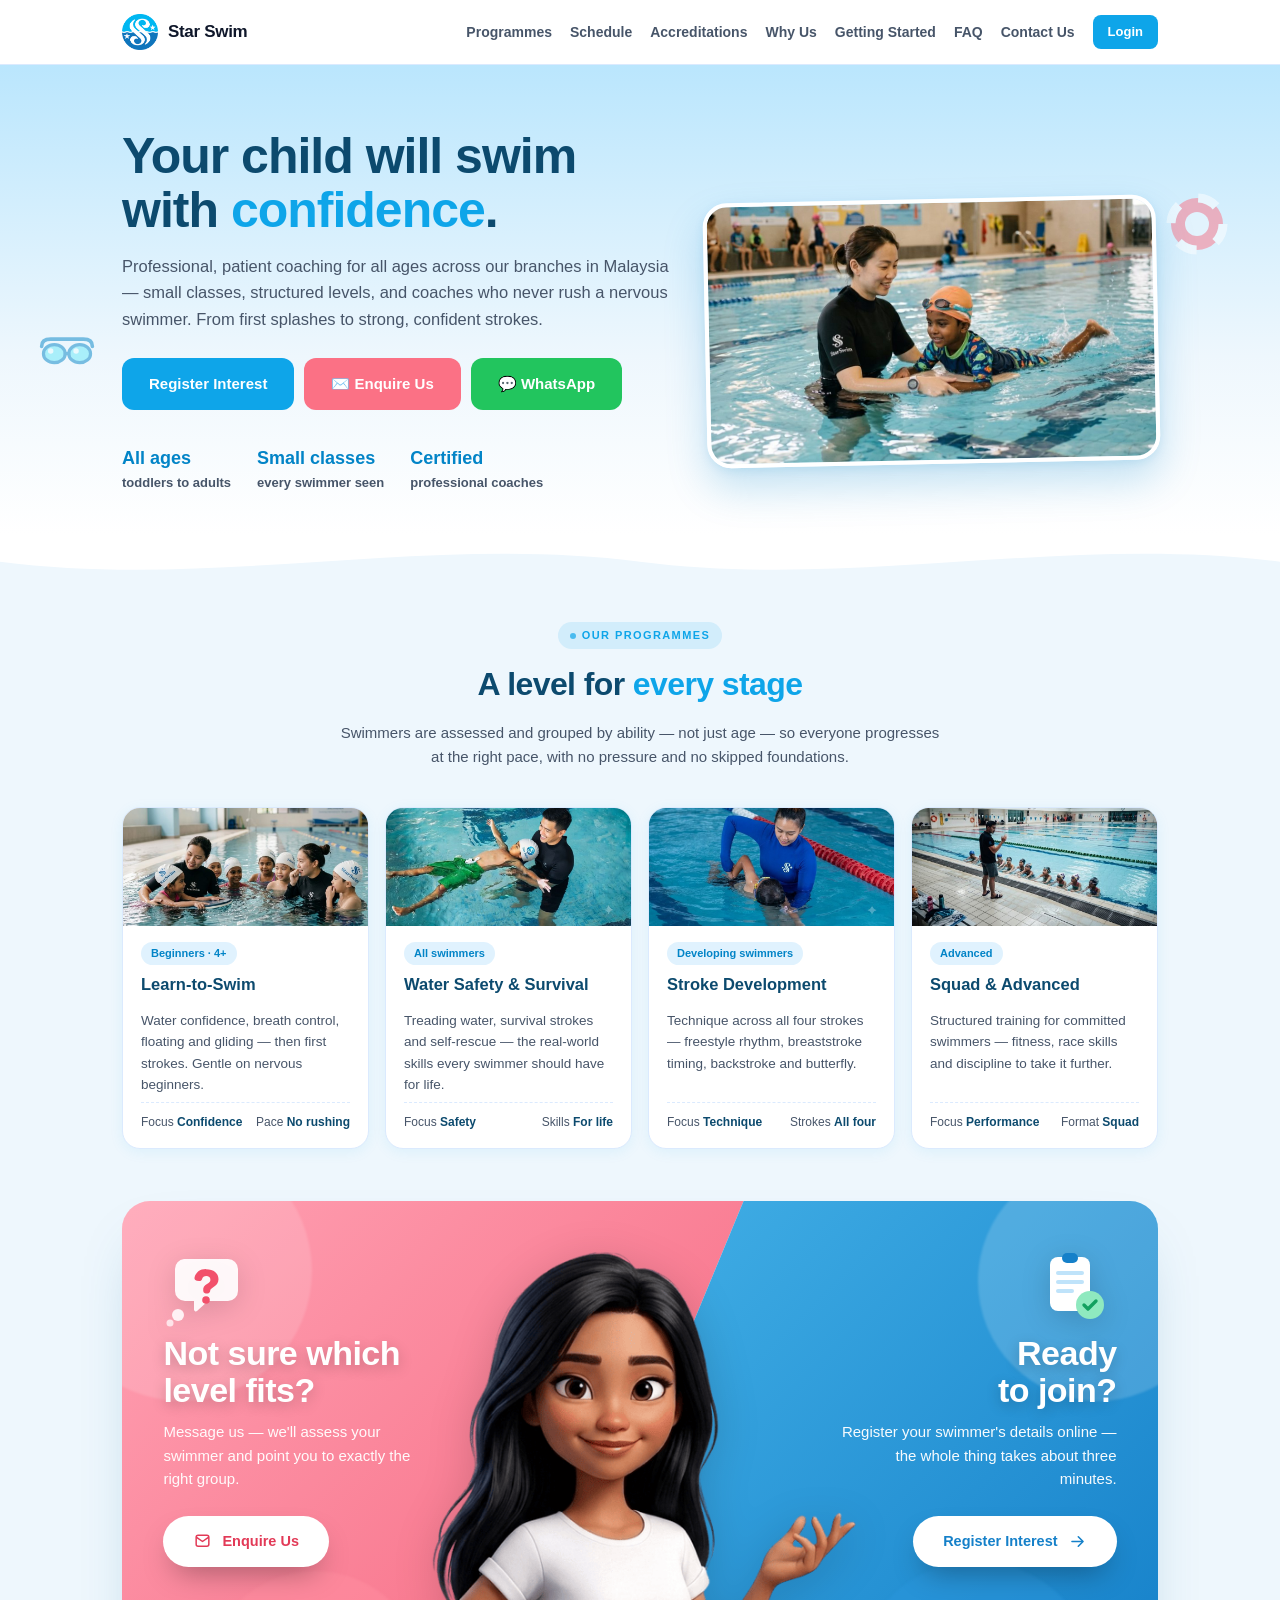
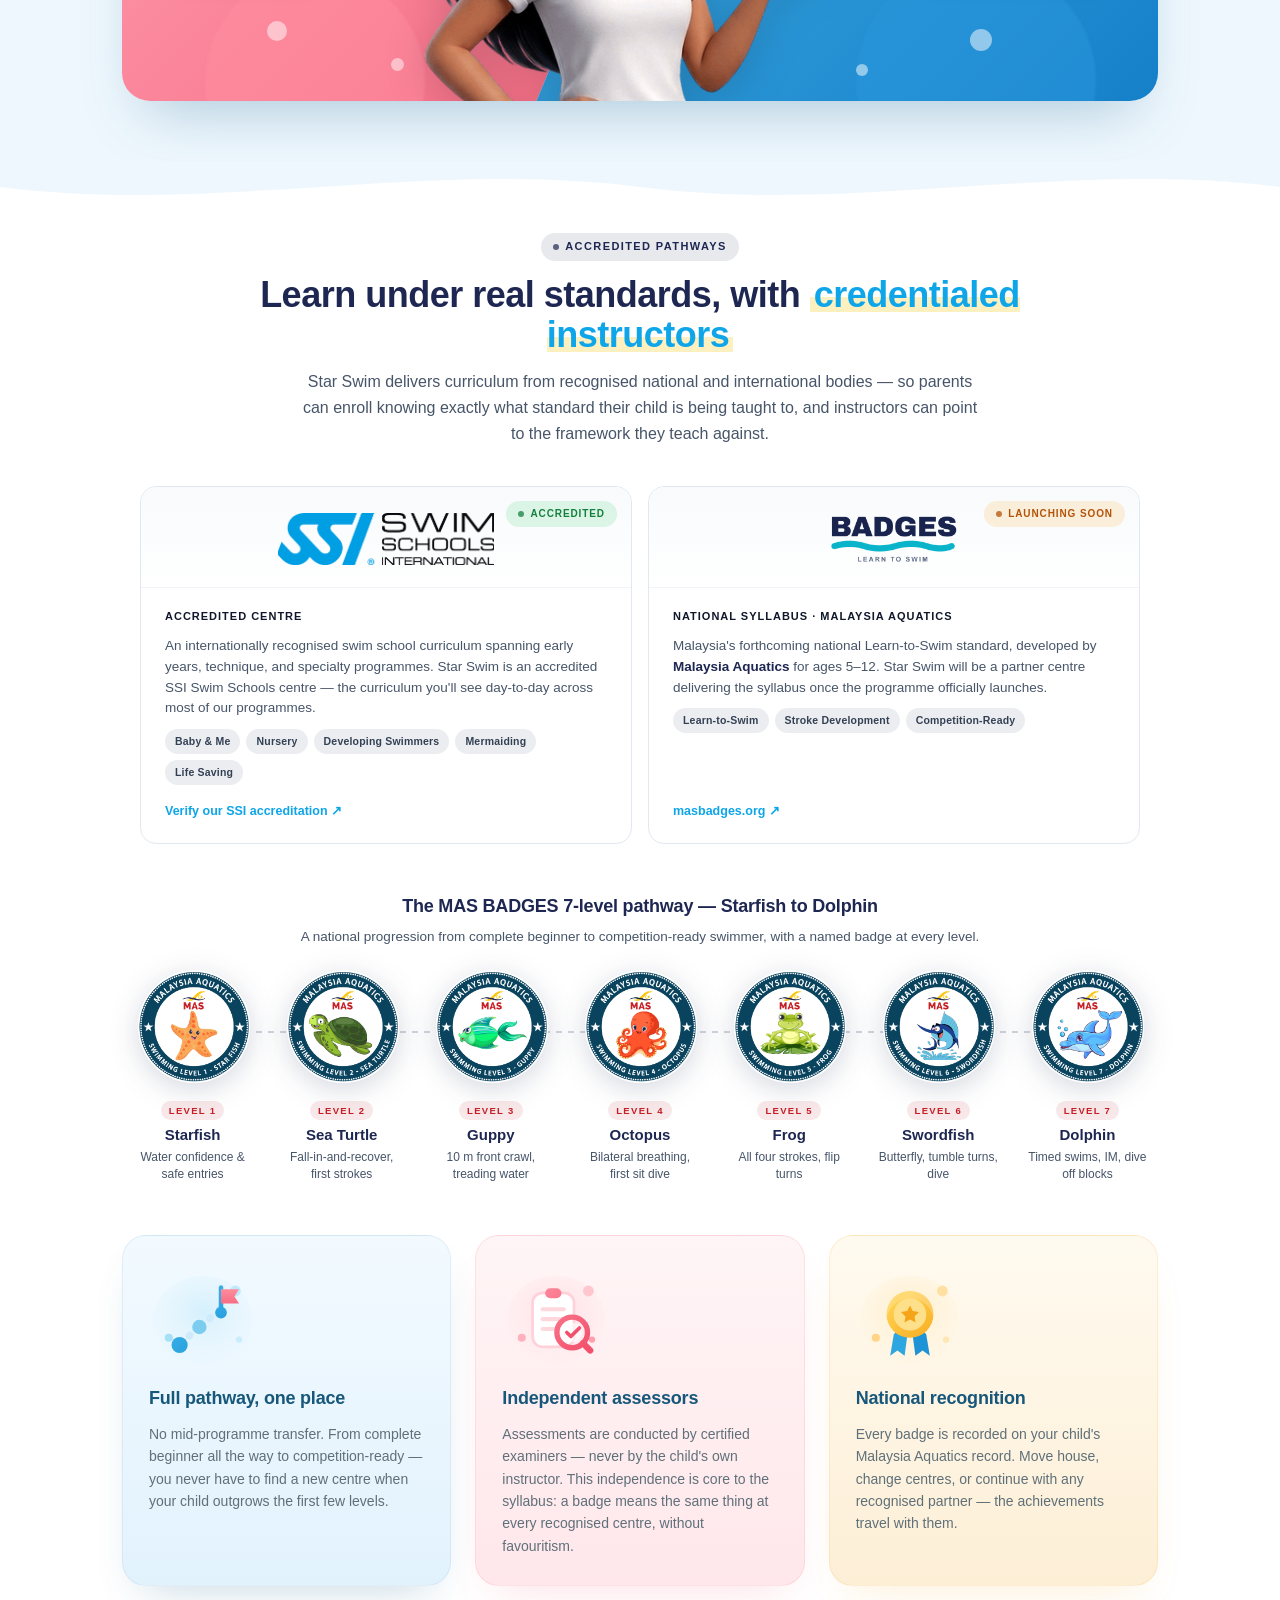
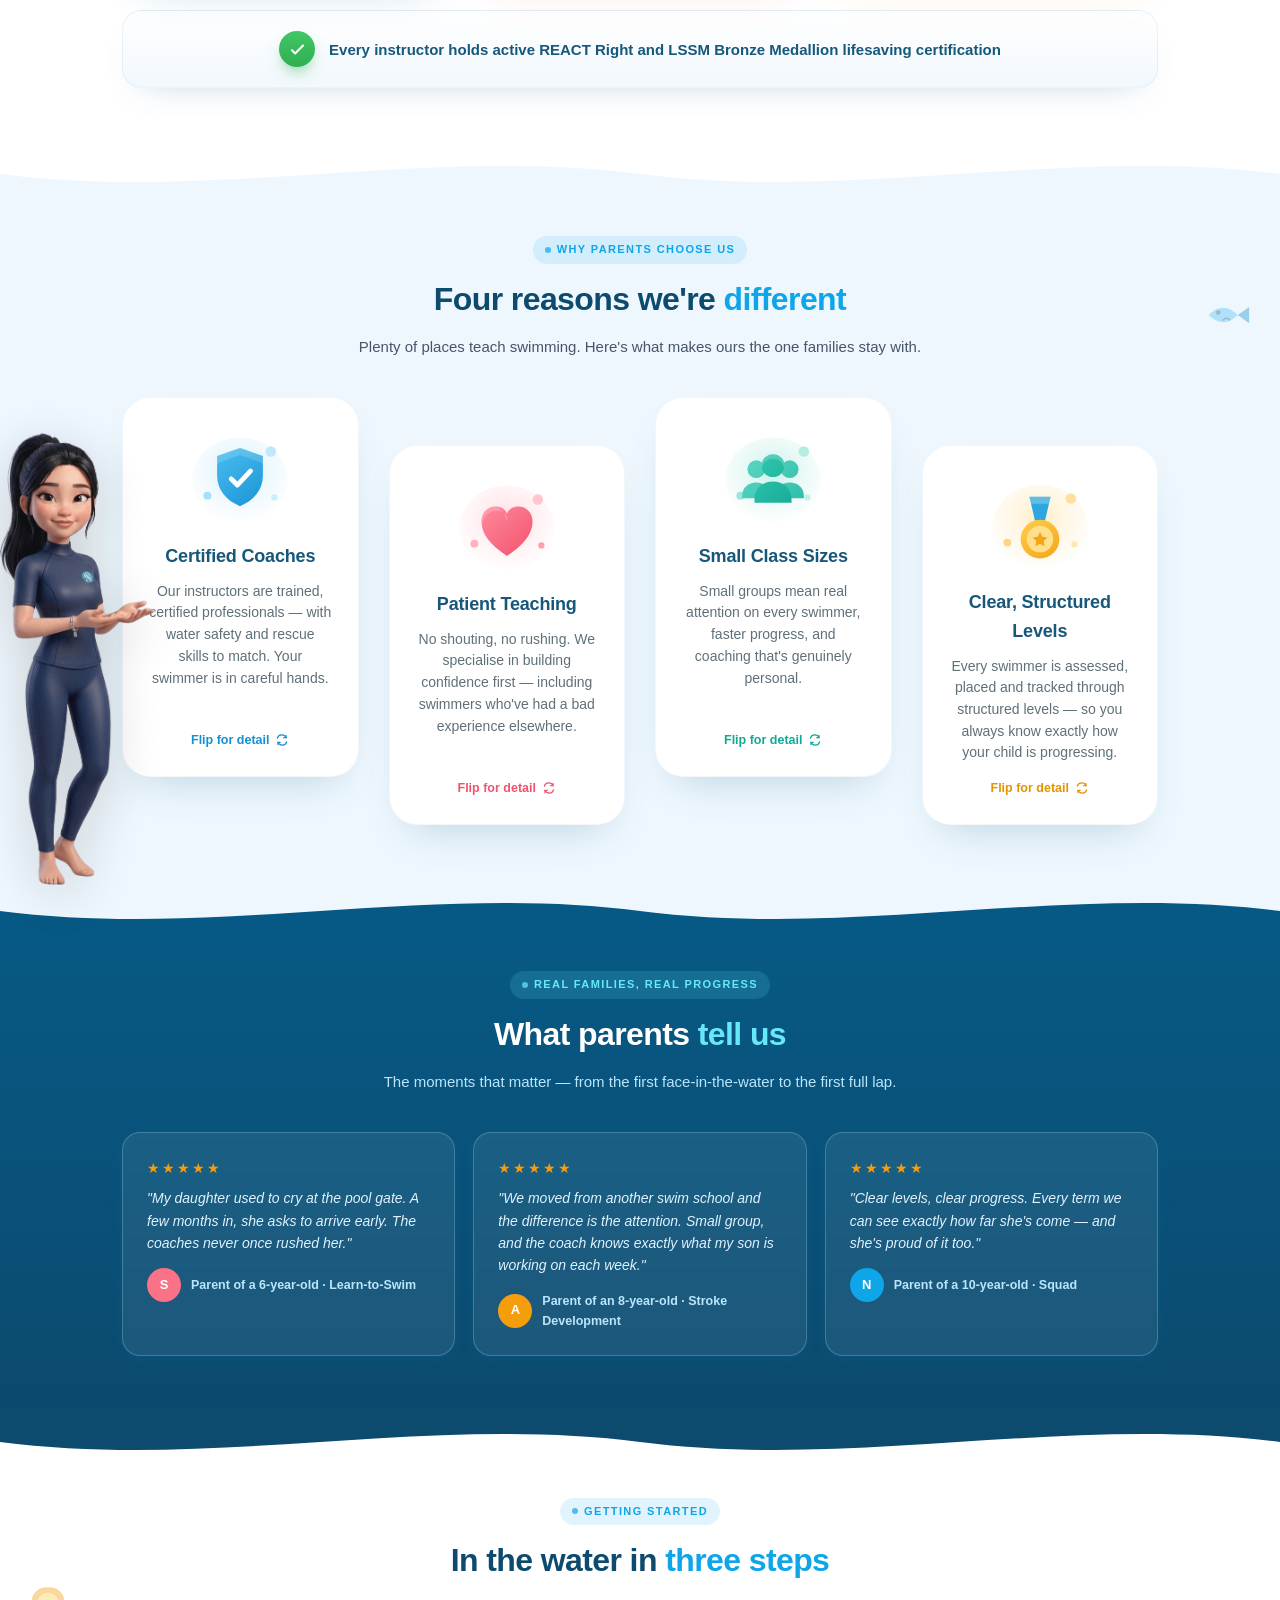
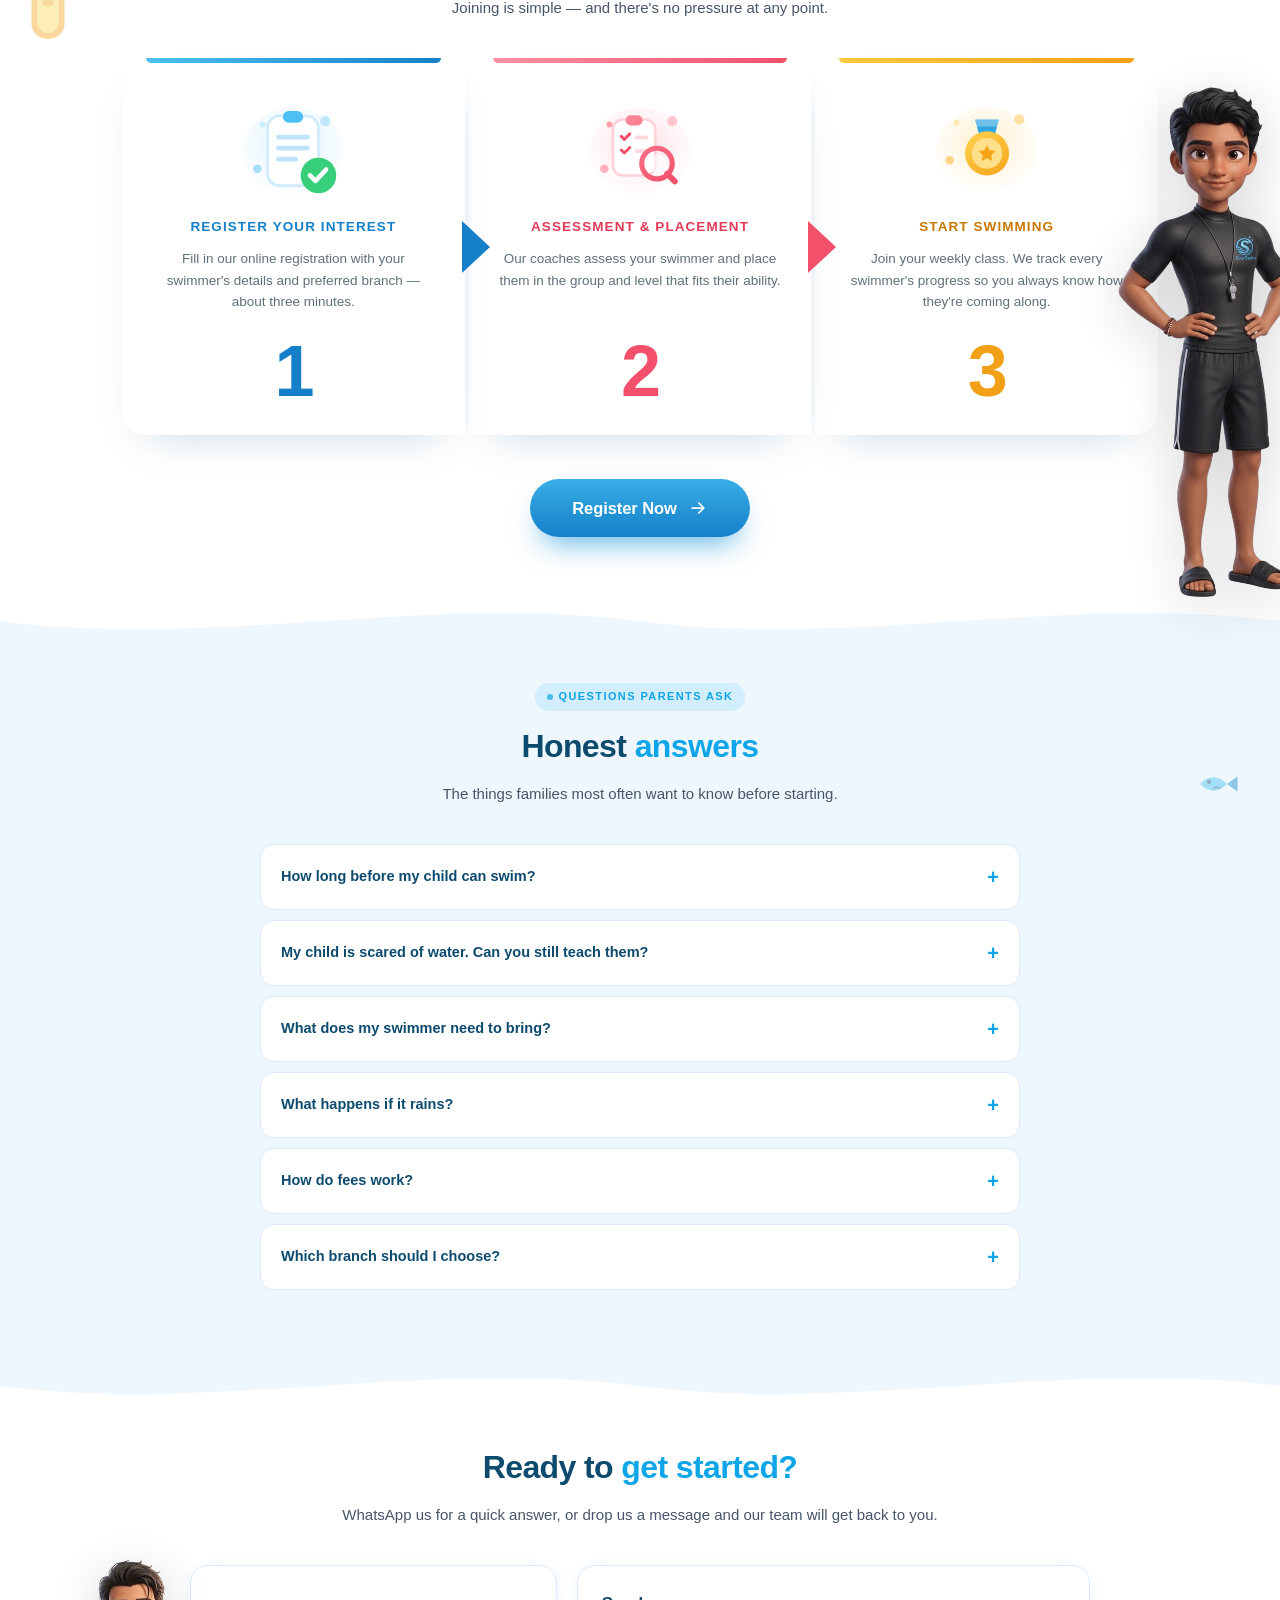
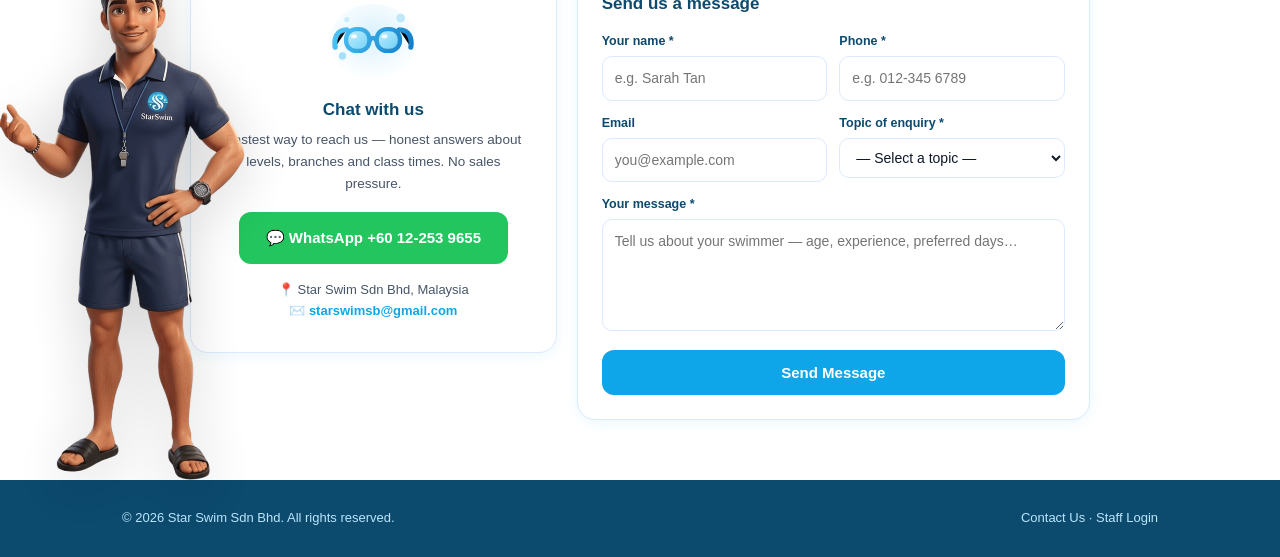
==== commit ab5ddb38: "Update index.html" ====
--- a/index.html
+++ b/index.html
@@ -37,7 +37,23 @@
     .btn-coral{background:var(--coral);color:#fff}
     .btn-coral:hover{background:#F43F5E}
     .btn-lg{padding:13px 26px;font-size:15px;border-radius:12px}
-    @media (max-width:820px){ .hd-nav .hd-link{display:none} }
+    .hamburger{display:none;flex-direction:column;justify-content:center;gap:5px;width:44px;height:44px;padding:10px;border:none;background:none;cursor:pointer;margin-left:auto}
+    .hamburger span{display:block;height:2.5px;border-radius:2px;background:var(--navy);transition:transform .25s ease,opacity .2s ease}
+    .nav-open .hamburger span:nth-child(1){transform:translateY(7.5px) rotate(45deg)}
+    .nav-open .hamburger span:nth-child(2){opacity:0}
+    .nav-open .hamburger span:nth-child(3){transform:translateY(-7.5px) rotate(-45deg)}
+    @media (max-width:820px){
+      .hamburger{display:flex}
+      .hd-nav{position:absolute;top:64px;left:0;right:0;background:#fff;flex-direction:column;align-items:stretch;gap:0;padding:8px 0 14px;border-bottom:1px solid var(--border);box-shadow:0 18px 30px -18px rgba(15,23,42,.25);display:none}
+      .nav-open .hd-nav{display:flex}
+      .hd-nav .hd-link{display:block;padding:13px 24px;font-size:15px;border-bottom:1px solid #F1F7FD}
+      .hd-nav .hd-link:last-of-type{border-bottom:none}
+      .hd-nav #loginLink{margin:10px 24px 0;text-align:center}
+      header{position:sticky;top:0;z-index:50}
+    }
+    /* Anchor targets clear the sticky header */
+    section[id]{scroll-margin-top:76px}
+    html{scroll-behavior:smooth}
 
     /* Waves + floaters */
     .wave{line-height:0;position:relative;z-index:1}
@@ -211,20 +227,21 @@
     .join-cta.coral svg *{stroke:#e23a57}
     .join-cta.blue{color:#1580c9}
     .join-cta.blue svg *{stroke:#1580c9}
-    /* Mobile: stack vertically, hide character (design collapses gracefully) */
+    /* Mobile: two stacked solid-colour panels. The desktop diagonal uses
+       absolutely-positioned background halves with overlay zones — on mobile
+       we drop the halves entirely and give each zone its own background,
+       so the two text blocks can never overlap. */
     @media (max-width:820px){
-      .join-split{grid-template-columns:1fr;min-height:auto;border-radius:22px}
-      .join-half{position:relative;clip-path:none;inset:auto;min-height:340px}
-      .join-half.coral{grid-row:1}
-      .join-half.blue{grid-row:2}
-      .join-zone{position:absolute;inset:0;padding:44px 24px 44px 24px}
-      .join-zone.left{align-items:center;text-align:center;padding-right:24px}
-      .join-zone.right{align-items:center;text-align:right;padding-left:24px;align-items:center;text-align:center}
+      .join-split{display:flex;flex-direction:column;min-height:auto;border-radius:22px}
+      .join-half{display:none}
+      .join-blob,.join-bubble{display:none}
+      .join-character{display:none}
+      .join-icon{display:none}
+      .join-zone{position:static;padding:40px 26px;align-items:center;text-align:center}
+      .join-zone.left{background:linear-gradient(160deg,#ffa1b3,#f2506b);padding-right:26px}
+      .join-zone.right{background:linear-gradient(160deg,#57c6f4,#1580c9);padding-left:26px}
       .join-zone p{max-width:100%}
-      .join-character{display:none}
-      .join-icon{width:56px;height:56px}
-      .join-icon.left{top:20px;left:20px}
-      .join-icon.right{top:20px;right:20px}
+      .join-zone h3 br{display:none}
     }
     /* ── MAS BADGES pathway — dedicated section between Programmes & Testimonials ── */
     .mas-section{background:#fff;padding:20px 0 60px}
@@ -411,6 +428,59 @@
     footer{background:var(--navy);color:#BAE6FD;padding:28px 0;font-size:13px}
     .ft{display:flex;justify-content:space-between;align-items:center;gap:12px;flex-wrap:wrap}
     .ft a:hover{color:#fff}
+
+    /* ── Public Schedule Preview (#schedule) ─────────────────────────── */
+    .sched-filters{display:flex;gap:8px;justify-content:center;flex-wrap:wrap;margin:22px 0 6px}
+    .sched-pill{border:1.5px solid var(--border);background:#fff;color:var(--text-2);border-radius:999px;padding:6px 16px;font-size:13px;font-weight:700;cursor:pointer;transition:all .15s ease;font-family:inherit}
+    .sched-pill:hover{border-color:var(--primary);color:var(--primary)}
+    .sched-pill.on{background:var(--primary);border-color:var(--primary);color:#fff}
+    /* ── Pricing (#pricing) ──────────────────────────────────────────── */
+    .price-tabs{display:flex;gap:8px;justify-content:center;flex-wrap:wrap;margin:24px 0 4px}
+    .price-grid{display:grid;grid-template-columns:repeat(auto-fit,minmax(250px,1fr));gap:20px;margin-top:24px;max-width:900px;margin-left:auto;margin-right:auto}
+    .price-card{position:relative;background:#fff;border:1px solid var(--border);border-radius:20px;padding:28px 24px 22px;display:flex;flex-direction:column;box-shadow:0 14px 34px -22px rgba(31,102,148,.3);transition:transform .18s ease,box-shadow .18s ease}
+    .price-card:hover{transform:translateY(-4px);box-shadow:0 24px 48px -22px rgba(31,102,148,.42)}
+    .price-badge{position:absolute;top:-11px;left:50%;transform:translateX(-50%);background:linear-gradient(90deg,#ffc93d,#f2a017);color:#7C3E00;font-size:10.5px;font-weight:800;letter-spacing:.05em;text-transform:uppercase;padding:4px 14px;border-radius:999px;box-shadow:0 6px 14px -6px rgba(242,160,23,.7);white-space:nowrap}
+    .price-card.has-badge{border-color:#FCD34D}
+    .price-title{font-size:16.5px;font-weight:800;color:var(--navy)}
+    .price-sub{font-size:12px;color:var(--text-2);margin-top:3px;min-height:16px}
+    .price-amount{margin:16px 0 4px;color:var(--navy)}
+    .price-amount .cur{font-size:15px;font-weight:700;vertical-align:top;position:relative;top:8px}
+    .price-amount .val{font-size:42px;font-weight:900;letter-spacing:-.03em}
+    .price-amount .unit{font-size:13px;font-weight:600;color:var(--text-2)}
+    .price-feats{list-style:none;margin:12px 0 18px;padding:0;flex:1}
+    .price-feats li{font-size:13px;color:var(--text-2);padding:5px 0;display:flex;gap:9px;align-items:flex-start;line-height:1.45}
+    .price-feats li::before{content:"";flex-shrink:0;width:16px;height:16px;margin-top:1px;border-radius:50%;background:#DCFCE7 url('data:image/svg+xml;utf8,<svg xmlns="http://www.w3.org/2000/svg" viewBox="0 0 16 16"><path d="m4.5 8.5 2.5 2.5 4.5-5" stroke="%23166534" stroke-width="2" fill="none" stroke-linecap="round" stroke-linejoin="round"/></svg>') center/12px no-repeat}
+    .price-ctas{display:flex;gap:8px}
+    .price-cta{flex:1;text-align:center;text-decoration:none;font-size:13px;font-weight:800;padding:10px 8px;border-radius:10px;transition:transform .15s ease,box-shadow .15s ease;font-family:inherit}
+    .price-cta.main{color:#fff;background:linear-gradient(180deg,#38aee6,#1580c9);box-shadow:0 10px 20px -10px rgba(24,147,212,.75)}
+    .price-cta.main:hover{transform:translateY(-1px)}
+    .price-cta.wa{color:#128C3E;border:1.5px solid #86EFAC;background:#F0FDF4}
+    .price-cta.wa:hover{background:#DCFCE7}
+    .price-note{text-align:center;font-size:12.5px;color:var(--text-2);margin-top:18px}
+
+
+    /* ── Mobile compliance (audit fixes) ─────────────────────────────── */
+    @media (max-width:820px){
+      /* iOS Safari auto-zooms on focus when control text < 16px */
+      input, select, textarea{font-size:16px !important}
+      /* FAQ rows: comfortable tap height */
+      .faq summary{padding-top:12px;padding-bottom:12px}
+      /* Tiny decorative labels: lift to legible floor */
+      .accr-badge{font-size:11px}
+      .accr-tag{font-size:11px}
+      .mas-num{font-size:10.5px}
+    }
+
+
+    @media (max-width:560px){
+      /* Badge was absolute top-right and collided with the centred partner logo.
+         In flow + centred reads cleanly above the logo band. */
+      .accr-badge{position:static;display:flex;width:max-content;margin:14px auto 0}
+      .accr-logo-band{padding-top:14px}
+      .accr-tags{gap:8px}
+      .accr-tag{padding:6px 12px}
+    }
+
   </style>
 </head>
 <body>
@@ -475,8 +545,13 @@
 <header>
   <div class="wrap hd">
     <a class="hd-brand" href="#top"><img src="./logo.png" alt="Star Swim logo" /> Star Swim</a>
-    <nav class="hd-nav">
+    <button class="hamburger" id="hamburger" aria-label="Open menu" aria-expanded="false" aria-controls="site-nav">
+      <span></span><span></span><span></span>
+    </button>
+    <nav class="hd-nav" id="site-nav">
       <a class="hd-link" href="#programmes">Programmes</a>
+      <a class="hd-link" href="./schedule.html">Schedule</a>
+      <a class="hd-link" href="#pricing" id="nav-pricing" style="display:none">Pricing</a>
       <a class="hd-link" href="#pathways">Accreditations</a>
       <a class="hd-link" href="#why">Why Us</a>
       <a class="hd-link" href="#how">Getting Started</a>
@@ -627,6 +702,18 @@
         <!-- Character illustration — centred, standing over the diagonal seam -->
         <img class="join-character" src="./join-character.png" alt="" aria-hidden="true"/>
       </div>
+    </div>
+  </section>
+
+  <!-- ── Pricing — data-driven, hidden until cards are published ── -->
+  <section class="alt" id="pricing" style="padding-top:36px;display:none">
+    <div class="wrap">
+      <div class="kicker">Pricing</div>
+      <h2 class="sec-title">Simple, honest <em>pricing</em></h2>
+      <p class="sec-sub">No registration fees hidden in the fine print. Pick the programme that fits — we&rsquo;ll help you choose the right level at assessment.</p>
+      <div class="price-tabs" id="price-tabs"></div>
+      <div class="price-grid" id="price-grid"></div>
+      <div class="price-note">Prices shown are per swimmer. Sibling discounts and term passes available — ask us on WhatsApp.</div>
     </div>
   </section>
 
@@ -1362,5 +1449,89 @@
   });
 })();
 </script>
+
+  <script>
+  (function(){
+    var hd=document.querySelector('header'), hb=document.getElementById('hamburger');
+    if(hd&&hb){
+      hb.addEventListener('click',function(){
+        var open=hd.classList.toggle('nav-open');
+        hb.setAttribute('aria-expanded',open?'true':'false');
+      });
+      document.querySelectorAll('.hd-nav a').forEach(function(a){
+        a.addEventListener('click',function(){ hd.classList.remove('nav-open'); hb.setAttribute('aria-expanded','false'); });
+      });
+    }
+  })();
+  </script>
+  <!-- ── Public data: schedule preview + pricing (reads sanitised projections only) ── -->
+  <script src="./config.js"></script>
+  <script>
+  (function(){
+    var CFG = window.APP_CONFIG || {};
+    if(!CFG.supabaseUrl || !CFG.supabaseAnonKey) return;
+    function fetchRows(path){
+      return fetch(CFG.supabaseUrl + '/rest/v1/' + path, {
+        headers: { apikey: CFG.supabaseAnonKey, Authorization: 'Bearer ' + CFG.supabaseAnonKey }
+      }).then(function(r){ return r.ok ? r.json() : []; }).catch(function(){ return []; });
+    }
+    function h(tag, cls, text){ var el=document.createElement(tag); if(cls)el.className=cls; if(text!=null)el.textContent=text; return el; }
+    function t12(hm){ // "19:00" → "7:00 PM"
+      var p=hm.split(':'), H=+p[0], M=p[1];
+      var ap=H>=12?'PM':'AM'; H=H%12; if(H===0)H=12;
+      return H+':'+M+' '+ap;
+    }
+    var DAYS=['Mon','Tue','Wed','Thu','Fri','Sat','Sun'];
+
+    // ── Pricing ──
+    fetchRows('public_pricing?select=*&is_published=eq.true&order=sort_order.asc').then(function(cards){
+      if(!cards || !cards.length) return;
+      var sec=document.getElementById('pricing'); if(!sec) return;
+      sec.style.display=''; var nl=document.getElementById('nav-pricing'); if(nl)nl.style.display='';
+      var cats=[]; cards.forEach(function(c){ var k=c.category||'General'; if(cats.indexOf(k)<0)cats.push(k); });
+      cats.sort(function(a,b){
+        function pri(c){ return c==='Toddlers'?0 : c==='LTS Children'?1 : 2; }
+        return pri(a)-pri(b) || a.localeCompare(b);
+      });
+      var cur=cats[0];
+      function renderTabs(){
+        var box=document.getElementById('price-tabs'); box.innerHTML='';
+        if(cats.length<2) return;
+        cats.forEach(function(c){
+          var b=h('button','sched-pill'+(cur===c?' on':''),c);
+          b.onclick=function(){ cur=c; renderTabs(); renderCards(); };
+          box.appendChild(b);
+        });
+      }
+      function renderCards(){
+        var grid=document.getElementById('price-grid'); grid.innerHTML='';
+        cards.filter(function(c){ return (c.category||'General')===cur; }).forEach(function(c){
+          var card=h('div','price-card'+(c.badge?' has-badge':''));
+          if(c.badge) card.appendChild(h('div','price-badge',c.badge));
+          card.appendChild(h('div','price-title',c.title));
+          card.appendChild(h('div','price-sub',c.subtitle||''));
+          var amt=h('div','price-amount');
+          amt.appendChild(h('span','cur','RM '));
+          amt.appendChild(h('span','val',String(Math.round(Number(c.price)||0))));
+          if(c.unit) amt.appendChild(h('span','unit',' '+c.unit));
+          card.appendChild(amt);
+          var ul=h('ul','price-feats');
+          (c.features||[]).forEach(function(f){ ul.appendChild(h('li',null,f)); });
+          card.appendChild(ul);
+          var ctas=h('div','price-ctas');
+          var reg=h('a','price-cta main','Register');
+          reg.href='./intake.html';
+          var wa=h('a','price-cta wa','WhatsApp');
+          wa.href='https://wa.me/60122539655?text='+encodeURIComponent('Hi Star Swim! I\u2019d like to ask about '+c.title+' ('+(c.category||'')+').');
+          wa.target='_blank'; wa.rel='noopener';
+          ctas.appendChild(reg); ctas.appendChild(wa);
+          card.appendChild(ctas);
+          grid.appendChild(card);
+        });
+      }
+      renderTabs(); renderCards();
+    });
+  })();
+  </script>
 </body>
 </html>
